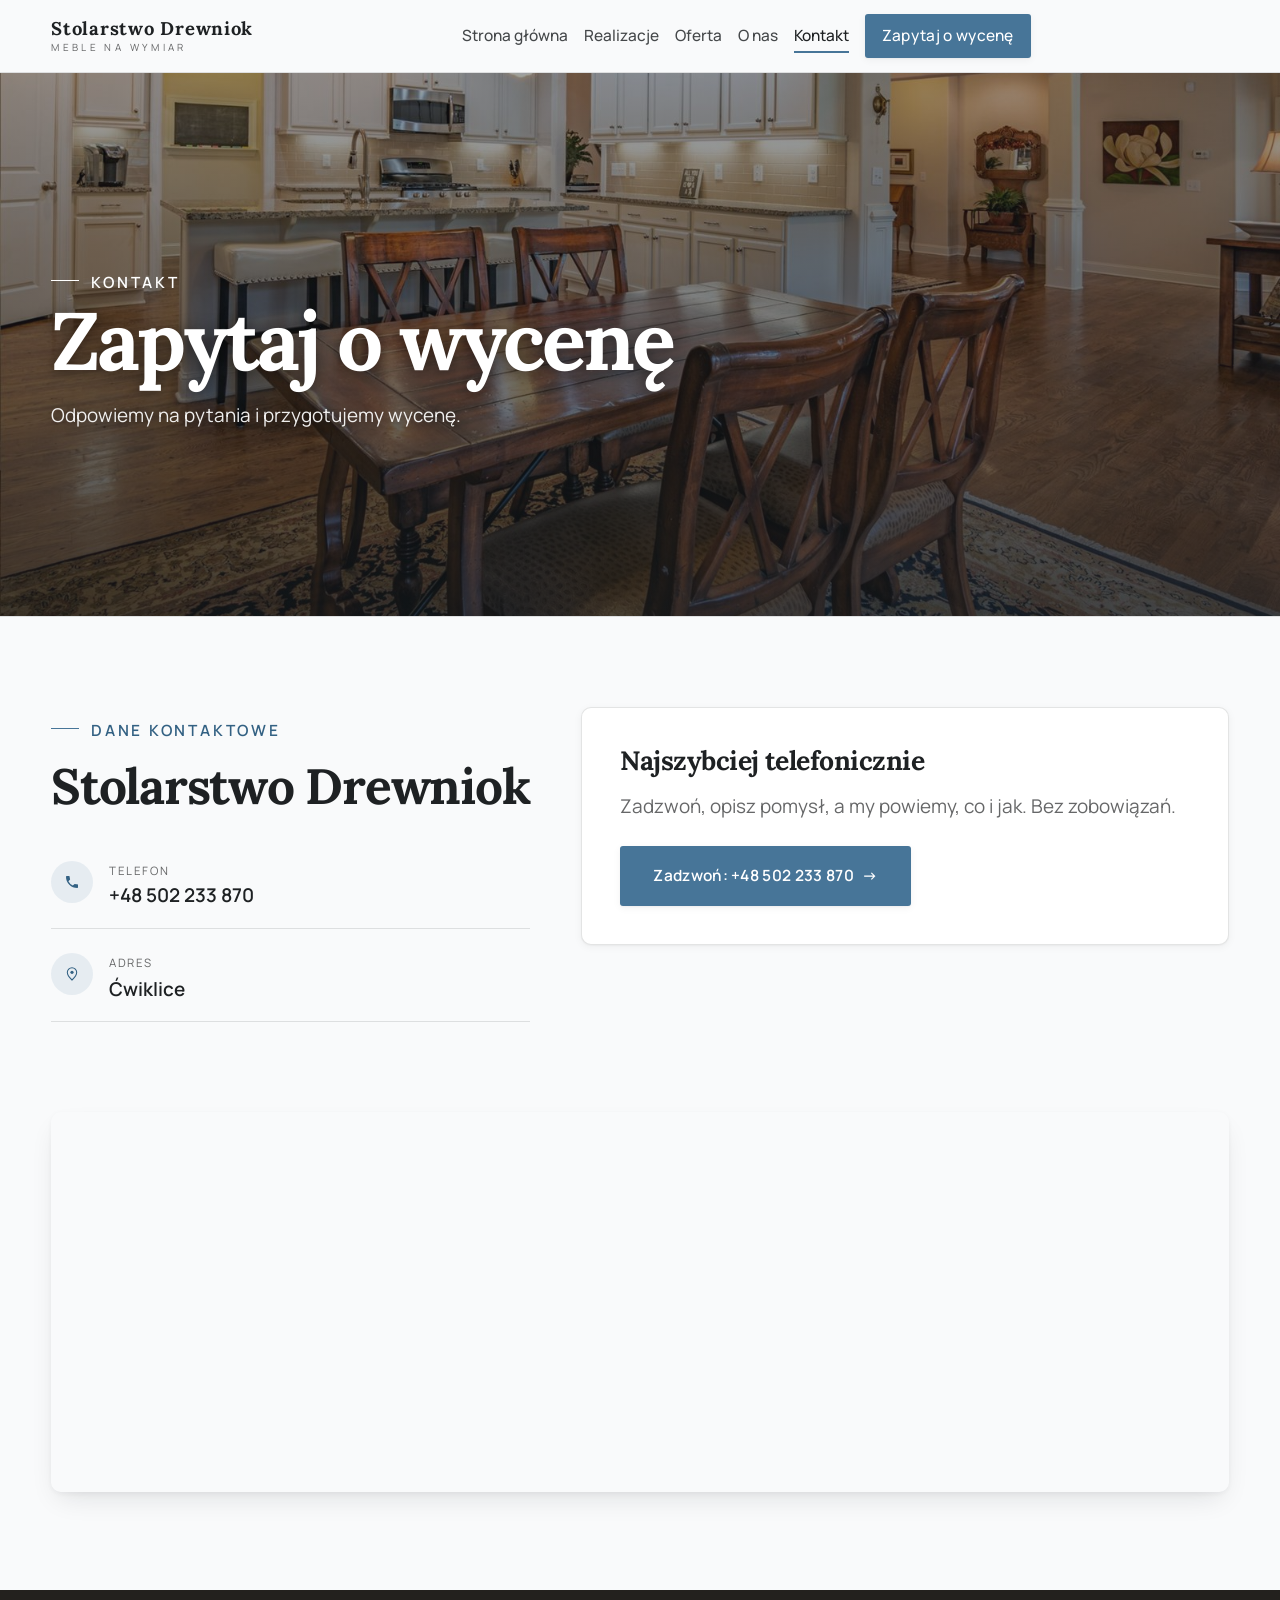
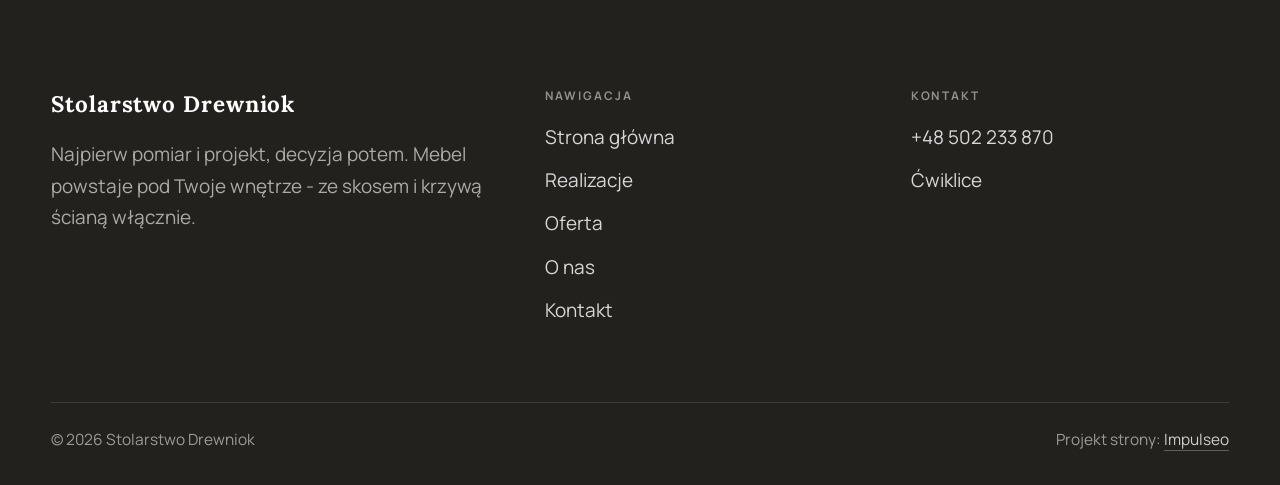
==== kontakt.html @ 3930f3b8 "Demo: Stolarstwo Drewniok Rozmus Tytus (Ćwiklice)" ====
<!DOCTYPE html>
<html lang="pl">
<head>
<meta charset="UTF-8">
<meta name="viewport" content="width=device-width, initial-scale=1.0">
<title>Kontakt - Stolarstwo Drewniok</title>
<meta name="description" content="Kontakt Stolarstwo Drewniok - Ćwiklice">
<link rel="canonical" href="https://kris20032.github.io/stolarstwo-drewniok-rozmus-tytus/kontakt.html">
<meta name="robots" content="noindex, nofollow">
<meta property="og:type" content="website">
<meta property="og:locale" content="pl_PL">
<meta property="og:site_name" content="Stolarstwo Drewniok">
<meta property="og:title" content="Kontakt - Stolarstwo Drewniok">
<meta property="og:description" content="Kontakt Stolarstwo Drewniok - Ćwiklice">
<meta property="og:url" content="https://kris20032.github.io/stolarstwo-drewniok-rozmus-tytus/kontakt.html">
<meta property="og:image" content="https://kris20032.github.io/stolarstwo-drewniok-rozmus-tytus/img/og.jpg">
<meta property="og:image:width" content="1200">
<meta property="og:image:height" content="630">
<meta name="twitter:card" content="summary_large_image">
<link rel="preconnect" href="https://fonts.googleapis.com">
<link rel="preconnect" href="https://fonts.gstatic.com" crossorigin>
<link href="https://fonts.googleapis.com/css2?family=Lora:wght@500;600;700&family=Manrope:wght@400;500;600&display=swap" rel="stylesheet">
<link rel="stylesheet" href="assets/styles.css?v=46771199">
</head>
<body>

<header class="nav">
  <div class="wrap nav-inner">
    <a class="brand" href="index.html"><span class="name">Stolarstwo Drewniok</span><span class="sub">Meble na wymiar</span></a>
    <nav class="nav-links">
      <a href="index.html">Strona główna</a>
      <a href="realizacje.html">Realizacje</a>
      <a href="oferta.html">Oferta</a>
      <a href="o-nas.html">O nas</a>
      <a href="kontakt.html" class="active" aria-current="page">Kontakt</a>
      <a href="kontakt.html" class="btn btn-accent">Zapytaj o wycenę</a>
    </nav>
    <button class="nav-toggle" aria-label="Menu"><span></span><span></span><span></span></button>
  </div>
</header>

<main>
<section class="pagehead">
  <img src="img/g10.jpg" alt="Stolarstwo Drewniok - Zapytaj o wycenę" width="1600" height="1066" decoding="async">
  <div class="wrap">
    <span class="eyebrow">Kontakt</span>
    <h1>Zapytaj o wycenę</h1>
    <p>Odpowiemy na pytania i przygotujemy wycenę.</p>
  </div>
</section>
<section>
  <div class="wrap contact-grid">
    <div class="reveal">
      <span class="eyebrow">Dane kontaktowe</span>
      <h2 style="margin:var(--space-4) 0 var(--space-6)">Stolarstwo Drewniok</h2>
      <div class="info-list">
        <div class="info-row"><div class="ic"><svg class="ico-tel" width="16" height="16" viewBox="0 0 24 24" fill="none" aria-hidden="true"><path d="M6.6 10.8a15.5 15.5 0 0 0 6.6 6.6l2.2-2.2a1 1 0 0 1 1-.24 11.4 11.4 0 0 0 3.6.58 1 1 0 0 1 1 1V20a1 1 0 0 1-1 1A17 17 0 0 1 3 4a1 1 0 0 1 1-1h3.5a1 1 0 0 1 1 1c0 1.25.2 2.46.58 3.6a1 1 0 0 1-.25 1l-2.23 2.2Z" fill="currentColor"/></svg></div><div><div class="lbl">Telefon</div><a class="val" href="tel:+48502233870">+48 502 233 870</a></div></div>
        <div class="info-row"><div class="ic"><svg class="ico-pin" width="16" height="16" viewBox="0 0 24 24" fill="none" aria-hidden="true"><path d="M12 21s7-6.1 7-11.5A7 7 0 0 0 5 9.5C5 14.9 12 21 12 21Z" stroke="currentColor" stroke-width="1.6" fill="none"/><circle cx="12" cy="9.5" r="2.4" fill="currentColor"/></svg></div><div><div class="lbl">Adres</div><div class="val">Ćwiklice</div></div></div>
      </div>
    </div>
    <div class="reveal">
      <div class="form">
        <h3 style="margin-bottom:var(--space-4)">Najszybciej telefonicznie</h3>
        <p class="muted" style="margin-bottom:var(--space-5)">Zadzwoń, opisz pomysł, a my powiemy, co i jak. Bez zobowiązań.</p>
        <a href="tel:+48502233870" class="btn btn-accent" style="justify-content:center">Zadzwoń: +48 502 233 870 <span class="arr">→</span></a>
      </div>
    </div>
  </div>
</section>
<section style="padding-top:0">
  <div class="wrap reveal">
    <iframe class="map" title="Stolarstwo Drewniok - Ćwiklice" src="https://maps.google.com/maps?q=Stolarstwo%20Drewniok%20%C4%86wiklice&z=15&output=embed" loading="lazy" referrerpolicy="no-referrer-when-downgrade"></iframe>
  </div>
</section>
</main>

<footer>
  <div class="wrap">
    <div class="foot-grid">
      <div class="foot-brand">
        <div class="name">Stolarstwo Drewniok</div>
        <p>Najpierw pomiar i projekt, decyzja potem. Mebel powstaje pod Twoje wnętrze - ze skosem i krzywą ścianą włącznie.</p>
      </div>
      <div class="foot-col">
        <h4>Nawigacja</h4>
        <a href="index.html">Strona główna</a>
        <a href="realizacje.html">Realizacje</a>
        <a href="oferta.html">Oferta</a>
        <a href="o-nas.html">O nas</a>
        <a href="kontakt.html">Kontakt</a>
      </div>
      <div class="foot-col">
        <h4>Kontakt</h4>
        <a href="tel:+48502233870">+48 502 233 870</a>
        <p>Ćwiklice</p>
      </div>
    </div>
    <div class="foot-bot">
      <span>© 2026 Stolarstwo Drewniok</span>
      <span>Projekt strony: <a class="foot-credit" href="https://impulseo.pl" target="_blank" rel="noopener">Impulseo</a></span>
    </div>
  </div>
</footer>
<div class="sticky-reserve"><a class="sr-book" href="kontakt.html">Zapytaj o wycenę</a><a class="sr-call" href="tel:+48502233870" aria-label="Zadzwoń"><svg class="ico-tel" width="16" height="16" viewBox="0 0 24 24" fill="none" aria-hidden="true"><path d="M6.6 10.8a15.5 15.5 0 0 0 6.6 6.6l2.2-2.2a1 1 0 0 1 1-.24 11.4 11.4 0 0 0 3.6.58 1 1 0 0 1 1 1V20a1 1 0 0 1-1 1A17 17 0 0 1 3 4a1 1 0 0 1 1-1h3.5a1 1 0 0 1 1 1c0 1.25.2 2.46.58 3.6a1 1 0 0 1-.25 1l-2.23 2.2Z" fill="currentColor"/></svg></a></div>
<div class="demo-wazne" data-do="2026-08-19" data-cykl="3" hidden><svg class="dw-ico" width="13" height="13" viewBox="0 0 24 24" fill="none" aria-hidden="true"><circle cx="12" cy="12" r="8.6" stroke="currentColor" stroke-width="1.8"/><path d="M12 7.2V12l3.3 2" stroke="currentColor" stroke-width="1.8" stroke-linecap="round"/></svg><span class="dw-txt"></span></div>

<script src="assets/main.js"></script>
</body>
</html>
---- assets/styles.css ----
/* ============================================================
   STOLBASZ — premium, architektoniczny B2B fit-out
   Jasna paleta, zero brązu. System wg premium-web-craft.
   Projekt strony: Impulseo (impulseo.pl)
   ============================================================ */

:root{
  /* PALETA — jasna, architektoniczna, chłodna */
  --paper:#F3F1EC;          /* główne tło */
  --paper-2:#E6E3DB;        /* sekcje alternatywne (chłodny jasny szary) */
  --paper-3:#E6E3DB;        /* delikatne wypełnienia */
  --ink:#23211E;            /* tekst główny — chłodny grafit */
  --ink-soft:#43403A;       /* nagłówki drugorzędne */
  --muted:#87837A;          /* tekst poboczny */
  --line:rgba(35,33,30,.12);/* hairline */
  --accent:#8A6B3C;         /* stonowany petrol-slate — jedyny akcent */
  --accent-d:#6E5430;
  --accent-soft:rgba(138,107,60,.10);
  --dark:#23211E;           /* sekcje ciemne (stopka/CTA) */

  /* HOVER ZDJĘĆ — JEDEN standard dla całego silnika (decyzja K. 04.08.2026, artefakt z wariantami).
     AKTUALNE (K.+Szymon 09.08.2026, wybór z artefaktu 6 wariantów): zoom 1.05 przy 1.4s -
     przy tak długim czasie mocniejszy kadr NIE skacze, tylko „oddycha". Poprzedni standard
     (1.02 / .55s z 04.08) odbierany jako dynamiczny i szybki.
     Spoczynek lekko przygaszony, ale TYLKO tam, gdzie jest mysz (@media hover:hover) —
     na telefonie zdjęcia zostają w pełnej jasności. */
  --img-zoom:1.05;                   /* K.+Szymon 09.08: wariant F z artefaktu porównawczego */
  --img-rest:brightness(.95) saturate(.99);
  --img-hot:brightness(1.06) saturate(1.05);
  --img-dur:1.4s;                    /* K.+Szymon 09.08 (wariant F): powoli = elegancko */
  --img-ease:cubic-bezier(.16,.84,.44,1);  /* miękki ogon, efekt „oddychania" */

  /* ODSTĘPY — skala 4/8 */
  --space-1:4px; --space-2:8px; --space-3:12px; --space-4:16px; --space-5:24px;
  --space-6:32px; --space-7:48px; --space-8:64px; --space-9:96px; --space-10:128px;

  /* TYPOGRAFIA — fluid clamp() (skala podbita 16.07.2026: większe, czytelniejsze litery — uwaga Adama) */
  --text-sm:clamp(.9rem,.87rem + .12vw,1rem);
  --text-base:clamp(1.08rem,1.04rem + .18vw,1.2rem);
  --text-lg:clamp(1.24rem,1.15rem + .34vw,1.44rem);
  --text-h3:clamp(1.34rem,1.22rem + .55vw,1.66rem);
  --text-h2:clamp(2.1rem,1.66rem + 2.1vw,3.1rem);
  --text-h1:clamp(2.9rem,2.1rem + 4vw,5.1rem);

  /* PROMIENIE — architektoniczne, raczej ostre */
  --r-sm:3px; --r-md:6px; --r-lg:10px;

  /* RUCH */
  --ease:cubic-bezier(.25,.46,.45,.94); --dur:.24s;

  /* CIENIE — miękkie, warstwowe */
  --sh-sm:0 1px 2px rgba(16,24,32,.04), 0 2px 8px rgba(16,24,32,.05);
  --sh-md:0 2px 6px rgba(16,24,32,.05), 0 12px 28px -8px rgba(16,24,32,.12);
  --sh-lg:0 6px 14px rgba(16,24,32,.07), 0 26px 56px -18px rgba(16,24,32,.22);

  --hairline:1px solid var(--line);

  --font-display:'Lora',serif;
  --font-body:'Manrope',sans-serif;
}

*{box-sizing:border-box;margin:0;padding:0}
html{scroll-behavior:smooth}
body{
  font-family:var(--font-body);
  font-size:var(--text-base);
  line-height:1.65;
  color:var(--ink);
  background:var(--paper);
  -webkit-font-smoothing:antialiased;
  text-rendering:optimizeLegibility;
}
img{max-width:100%;height:auto;display:block}  /* height:auto = width/height z atrybutów trzyma proporcje (TOP#12) */
a{color:inherit;text-decoration:none}

.wrap{width:min(92%,1180px);margin-inline:auto}
section{padding-block:clamp(52px,6.5vw,96px)}

h1,h2,h3{font-family:var(--font-display);font-weight:700;line-height:1.08;letter-spacing:-.02em;color:var(--ink)}
h1{font-size:var(--text-h1);letter-spacing:-.035em}
h2{font-size:var(--text-h2);letter-spacing:-.025em}
h3{font-size:var(--text-h3)}
/* MIARA — długość wiersza. WCAG 2.2 SC 1.4.8: max 80 znaków; Butterick: 45–90.
   68ch daje realnie 72–78 znaków polskiego tekstu, czyli z zapasem pod granicą.
   Wcześniej limit miał TYLKO <p> — <li>, <blockquote> i <dd> nie miały żadnego,
   i to jedyny powód, dla którego 23 bloki na dwóch oddanych stronach jadą po
   83–106 znaków w wierszu (pomiar 07.08.2026, bramka `miara`).
   ⚠️ Listy i definicje ograniczamy TYLKO bez klasy: `ul`/`ol` z klasą to u nas
   układ (siatki kafli, menu), a nie tekst ciągły — tam miarę wyznacza układ. */
/* 60ch, nie 68ch (K. 10.08): po zmianie fontów na węższe kroje (DM Sans i spółka)
   w 68ch mieściło się ~90 znaków - bramka pikselowa słusznie zgłaszała przekroczenie
   granicy 80. Pomiar na żywej przeglądarce: 60ch = 90 znaków, 53ch = ~78 znaków, czyli normę WCAG 1.4.8. */
:root{ --miara:53ch }
p{max-width:min(100%,var(--miara))}
blockquote,
ul:not([class])>li, ol:not([class])>li,
dl:not([class])>dd{max-width:min(100%,var(--miara))}

/* ⚠️ Świadomie BEZ wyjątku `.tile p,.card p,.svc p{max-width:none}`, choć nasuwa się sam:
   te akapity BYŁY już ograniczone (stare `p{max-width:65ch}`), więc „wyjątek" nie odblokowałby
   niczego nowego — tylko ROZLUŹNIŁ stan sprzed zmiany na wszystkich demach naraz.
   `figcaption` żadna z reguł wyżej nie dotyczy, więc też nie potrzebuje zwolnienia. */

/* ŁAMANIE. `balance` wyrównuje długości wierszy w nagłówku, `pretty` pilnuje ostatniego
   wiersza akapitu, żeby nie został w nim jeden wyraz. Obsługiwane od Chrome 117 /
   Safari 17.5; starsze przeglądarki po prostu ignorują tę własność.
   `text-wrap:pretty` nie występowało dotąd ANI RAZ w silniku ani w repo klientów. */
h1,h2,h3,.lead,.lede{text-wrap:balance}
p,li,blockquote,dd{text-wrap:pretty}

.eyebrow{
  font-family:var(--font-body);
  font-size:var(--text-sm);
  font-weight:600;
  letter-spacing:.18em;
  text-transform:uppercase;
  color:var(--accent);
  display:inline-flex;align-items:center;gap:var(--space-3);
}
/* flex:none + margin-top = kreska trzyma się PIERWSZEJ linii. Wcześniej align-items:center
   centrowało ją względem całego bloku i przy zawinięciu (długi kicker typu
   „…WNĘTRZ · LESZNO · OD 2019") druga linia lądowała z brzydkim wcięciem. */
.eyebrow{align-items:flex-start}
.eyebrow>*,.eyebrow{text-wrap:balance}   /* dlugi kicker lamal sie na sierote typu samo „2019" w drugiej linii */
.eyebrow::before{content:"";width:28px;height:1px;background:var(--accent);display:inline-block;flex:none;margin-top:.62em}

.muted{color:var(--muted)}
.lead{font-size:var(--text-lg);line-height:1.55;color:var(--ink-soft);max-width:50ch}

/* ---------- BUTTONS ---------- */
.btn{
  display:inline-flex;align-items:center;gap:var(--space-2);
  font-weight:600;font-size:var(--text-sm);letter-spacing:.02em;
  padding:var(--space-4) var(--space-6);
  border-radius:var(--r-sm);
  transition:transform var(--dur) var(--ease),box-shadow var(--dur) var(--ease),background var(--dur) var(--ease);
  cursor:pointer;border:1px solid transparent;
}
.btn-accent{background:var(--accent);color:#fff;box-shadow:var(--sh-sm)}
.btn-accent:hover{background:var(--accent-d);transform:translateY(-2px);box-shadow:var(--sh-md)}
.btn-accent:active{transform:translateY(0);box-shadow:var(--sh-sm)}
.btn-ghost{background:transparent;color:var(--ink);border-color:var(--line)}
.btn-ghost:hover{border-color:var(--accent);color:var(--accent);transform:translateY(-2px)}
.btn-light{background:#fff;color:var(--ink);box-shadow:var(--sh-sm)}
.btn-light:hover{transform:translateY(-2px);box-shadow:var(--sh-md)}
.btn .arr{transition:transform var(--dur) var(--ease)}
.btn:hover .arr{transform:translateX(4px)}

/* ---------- NAV ---------- */
.nav{
  position:sticky;top:0;z-index:50;
  background:color-mix(in srgb,var(--paper) 88%,transparent);
  backdrop-filter:saturate(140%) blur(10px);
  border-bottom:var(--hairline);
}
.nav-inner{display:flex;align-items:center;justify-content:space-between;gap:var(--space-5);height:72px}
/* ANTY-NACHODZENIE (K. 05.08.2026): długa nazwa firmy + przycisk z pełnym numerem nie mieściły się w pasku
   i flex ściskał linki PONIŻEJ ich treści - "Kontakt" wchodził na ramkę "Zadzwoń +48 ...". Teraz ustępuje
   nazwa marki (skrót wielokropkiem), a menu i przycisk nigdy się nie kurczą ani nie zachodzą na siebie. */
.brand{display:flex;flex-direction:column;line-height:1;min-width:0;flex:0 1 auto}
.brand .name{font-family:var(--font-display);font-weight:800;font-size:1.35rem;letter-spacing:.04em;white-space:nowrap;overflow:hidden;text-overflow:ellipsis}
.brand .sub{font-size:.62rem;letter-spacing:.34em;text-transform:uppercase;color:var(--muted);margin-top:5px;white-space:nowrap;overflow:hidden;text-overflow:ellipsis}
.nav-links{display:flex;align-items:center;gap:var(--space-6);flex:0 0 auto}
.nav-links a{font-size:var(--text-sm);font-weight:500;color:var(--ink-soft);position:relative;padding-block:4px;white-space:nowrap;transition:color var(--dur) var(--ease)}
.nav-links a::after{content:"";position:absolute;left:0;bottom:0;width:0;height:1.5px;background:var(--accent);transition:width var(--dur) var(--ease)}
.nav-links a:hover,.nav-links a.active{color:var(--ink)}
.nav-links a:hover::after,.nav-links a.active::after{width:100%}
.nav-links .btn{padding:var(--space-2) var(--space-5)}
/* przyciski w nav: właściwy kolor (przebij .nav-links a) + bez podkreślenia */
.nav-links a.btn-accent{color:#fff}
.nav-links a.btn-ghost,.nav-links a.btn-light{color:var(--ink)}
.nav-links a.btn::after{display:none}
.nav-toggle{display:none;background:none;border:none;cursor:pointer;flex-direction:column;gap:5px;padding:8px}
.nav-toggle span{width:24px;height:2px;background:var(--ink);transition:var(--dur)}
/* Ciasny zakres MIĘDZY menu mobilnym a pełnym pulpitem: zbijamy odstępy i nazwę marki,
   żeby wszystko zmieściło się naturalnie, zanim w ogóle dojdzie do skracania wielokropkiem. */
@media(max-width:1280px) and (min-width:921px){
  .nav-links{gap:var(--space-4)}
  .nav-links .btn{padding:var(--space-2) var(--space-4)}
  .brand .name{font-size:1.15rem}
}

/* ---------- HERO (split) ---------- */
.hero{position:relative;overflow:hidden;border-bottom:var(--hairline)}
.hero-grid{display:grid;grid-template-columns:1.05fr .95fr;gap:clamp(24px,4vw,60px);align-items:center;
  padding-block:clamp(36px,4.5vw,64px)}
.hero-copy .eyebrow{margin-bottom:var(--space-5)}
.hero-copy h1{margin-bottom:var(--space-5)}
.hero-copy .lead{margin-bottom:var(--space-7)}
.hero-actions{display:flex;flex-wrap:wrap;gap:var(--space-4)}
.hero-art{position:relative;aspect-ratio:4/3;border-radius:var(--r-lg);overflow:hidden;box-shadow:var(--sh-lg)}
.hero-art img{width:100%;height:100%;object-fit:cover}
.hero-art::after{content:"";position:absolute;inset:0;background:linear-gradient(180deg,transparent 55%,rgba(18,24,28,.28))}
.hero-badge{position:absolute;left:var(--space-5);bottom:var(--space-5);z-index:2;
  background:rgba(252,252,251,.94);backdrop-filter:blur(4px);
  border-radius:var(--r-md);padding:var(--space-4) var(--space-5);box-shadow:var(--sh-md);max-width:78%}
.hero-badge strong{display:block;font-family:var(--font-display);font-size:1rem;letter-spacing:-.01em}
.hero-badge span{font-size:var(--text-sm);color:var(--muted)}

/* ---------- HERO duży / kinowy (strona główna) ---------- */
.hero-cine{position:relative;min-height:clamp(560px,82vh,840px);min-height:clamp(560px,82svh,840px);display:flex;align-items:center;overflow:hidden;border-bottom:var(--hairline)}
.hero-cine>img{position:absolute;inset:0;width:100%;height:100%;object-fit:cover;z-index:0}
.hero-cine::after{content:"";position:absolute;inset:0;z-index:1;
  background:linear-gradient(95deg,rgba(13,18,23,.86) 0%,rgba(13,18,23,.64) 32%,rgba(13,18,23,.24) 62%,rgba(13,18,23,.04) 100%)}
.hero-cine .wrap{position:relative;z-index:2;padding-block:var(--space-8)}
.hero-cine .hero-copy{max-width:660px}
.hero-cine .eyebrow{color:#fff;margin-bottom:var(--space-5)}
.hero-cine .eyebrow::before{background:#fff}
.hero-cine h1{color:#fff;margin-bottom:var(--space-5);font-size:clamp(2.9rem,2rem + 4.4vw,5.2rem);text-wrap:balance}
.hero-cine .lead{color:rgba(255,255,255,.92);max-width:48ch;margin-bottom:var(--space-7)}
.hero-cine .hero-actions{display:flex;flex-wrap:wrap;gap:var(--space-4)}
/* NISKIE OKNO (laptop z dokiem i paskami przeglądarki ma ~700-780 px wysokości widoku):
   H1 do 5.2rem + długi lead nie mieściły się i przyciski wypadały POD krawędź ekranu -
   klient widział stronę bez ani jednego CTA. Skalujemy w dół, zamiast przycinać treść. */
@media(min-width:821px) and (max-height:820px){
  .hero-cine{min-height:clamp(520px,94svh,780px)}
  .hero-cine .wrap{padding-block:var(--space-6)}
  .hero-cine h1{font-size:clamp(2.2rem,1.5rem + 2.6vw,3.6rem);margin-bottom:var(--space-4)}
  .hero-cine .eyebrow{margin-bottom:var(--space-4)}
  .hero-cine .lead{margin-bottom:var(--space-5);max-width:44ch}
}
@media(max-width:680px){
  .hero-cine{min-height:clamp(520px,76vh,640px);min-height:clamp(520px,76svh,640px);align-items:flex-end}
  .hero-cine::after{background:linear-gradient(0deg,rgba(13,18,23,.9) 6%,rgba(13,18,23,.45) 55%,rgba(13,18,23,.25) 100%)}
  .hero-cine .wrap{padding-bottom:var(--space-9)}
  /* TELEFON (~90% oglądających): lead potrafił zająć 8 linii i zepchnąć CTA poza pierwszy ekran.
     Zwężamy interlinię i skalę - treści nie ucinamy, bo to ona sprzedaje. */
  .hero-cine .lead{font-size:.98rem;line-height:1.5;margin-bottom:var(--space-5)}
  .hero-cine .eyebrow{font-size:.72rem;letter-spacing:.13em;margin-bottom:var(--space-4)}
  .hero-cine .eyebrow::before{width:20px}
  .hero-cine h1{margin-bottom:var(--space-4)}
}

/* full-bleed hero variant (podstrony) */
.pagehead{position:relative;min-height:46vh;min-height:46svh;display:flex;align-items:flex-end;overflow:hidden;border-bottom:var(--hairline)}
.pagehead img{position:absolute;inset:0;width:100%;height:100%;object-fit:cover}
/* 10.08.2026 (decyzja K.): mocniejsze przyciemnienie + cień pod tekstem. Bramka mierzyła na
   nagłówkach podstron 3,38-3,43:1 przy wymaganych 4,5 — jasne zdjęcie (hala, śnieg, niebo)
   podchodziło pod biały tekst. Zdjęcia klientów są różne, więc kontrast musi dawać WARSTWA,
   a nie szczęśliwy dobór kadru. */
.pagehead::after{content:"";position:absolute;inset:0;background:linear-gradient(180deg,rgba(18,24,28,.40),rgba(18,24,28,.76))}
.pagehead .wrap{position:relative;z-index:2;padding-block:var(--space-9);color:#fff}
.pagehead h1{color:#fff;max-width:18ch;text-shadow:0 2px 16px rgba(0,0,0,.55)}
.pagehead .eyebrow{color:#fff}
.pagehead .eyebrow::before{background:#fff}
.pagehead p{color:rgba(255,255,255,.92);margin-top:var(--space-4);max-width:54ch;text-shadow:0 1px 12px rgba(0,0,0,.5)}

/* ---------- STRIP (pasek skrótów / liczby) ---------- */
.strip{background:var(--dark);color:#fff}
/* PASEK HASEŁ — standard 04.08.2026 (decyzja K.): 5 haseł w JEDNYM rzędzie, tekst WYŚRODKOWANY,
   węższe marginesy boczne niż reszta strony (pasek ma iść szerzej), równe wysokości kolumn. */
.strip .wrap{width:min(96%,1440px);display:grid;grid-template-columns:repeat(5,1fr);
  gap:var(--space-5);padding-block:var(--space-7);align-items:stretch}
.strip .item .k{font-family:var(--font-display);font-size:clamp(1.05rem,.82rem + .85vw,1.55rem);
  font-weight:800;letter-spacing:-.02em;color:#fff;line-height:1.18;text-wrap:balance}
.strip .item .v{font-size:var(--text-sm);color:rgba(255,255,255,.66);margin-top:var(--space-2);line-height:1.4}
.strip .item{border-left:2px solid var(--accent);padding-inline:var(--space-4);
  text-align:center;display:flex;flex-direction:column;justify-content:center}
/* liczba kolumn = liczba haseł, żeby ostatnie nie zostawało samo w drugim rzędzie.
   Klasę n-N nadaje multipage.py; domyślnie (bez klasy) pasek jest 5-kolumnowy. */
.strip.n-2 .wrap{grid-template-columns:repeat(2,1fr)}
.strip.n-3 .wrap{grid-template-columns:repeat(3,1fr)}
.strip.n-4 .wrap{grid-template-columns:repeat(4,1fr);gap:var(--space-6)}
.strip.n-4 .item .k{font-size:clamp(1.3rem,1rem + 1.1vw,2rem)}
.strip.n-6 .wrap{grid-template-columns:repeat(6,1fr);gap:var(--space-4)}
.strip.n-6 .item .k{font-size:clamp(.98rem,.8rem + .7vw,1.35rem)}
/* równe łamanie: zamiast "długa linia + jedno słowo" obie linie zbliżonej długości */
.strip .item .k{text-wrap:balance}

/* ---------- SECTION HEAD ---------- */
.head{max-width:48rem;margin-bottom:var(--space-8)}
.head.center{margin-inline:auto;text-align:center}
.head .eyebrow{margin-bottom:var(--space-4)}
.head h2{margin-bottom:var(--space-4)}
.head p{color:var(--muted);font-size:var(--text-lg);line-height:1.55}
.head.center p{margin-inline:auto}

/* ---------- INTRO SPLIT ---------- */
.split{display:grid;grid-template-columns:.92fr 1.08fr;gap:clamp(28px,5vw,80px);align-items:center}
.split.rev{grid-template-columns:1.08fr .92fr}
.split.rev .split-art{order:-1}
.split-art{position:relative;aspect-ratio:5/4;border-radius:var(--r-lg);overflow:hidden;box-shadow:var(--sh-lg)}
.split-art img{width:100%;height:100%;object-fit:cover}
.split-copy h2{margin-bottom:var(--space-5)}
.split-copy p+p{margin-top:var(--space-4)}
.split-copy .btn{margin-top:var(--space-6)}

/* ---------- SERVICES (zakres) ---------- */
.svc-grid{display:grid;grid-template-columns:repeat(auto-fit,minmax(280px,1fr));gap:var(--space-5)}
.svc{background:#fff;border:var(--hairline);border-radius:var(--r-md);padding:var(--space-7) var(--space-6);
  transition:transform var(--dur) var(--ease),box-shadow var(--dur) var(--ease),border-color var(--dur) var(--ease);
  position:relative;overflow:hidden}
.svc::before{content:"";position:absolute;left:0;top:0;width:3px;height:0;background:var(--accent);transition:height var(--dur) var(--ease)}
.svc:hover{transform:translateY(-4px);box-shadow:var(--sh-md);border-color:transparent}
.svc:hover::before{height:100%}
.svc .ic{font-family:var(--font-display);font-size:.8rem;font-weight:700;letter-spacing:.12em;color:var(--accent);margin-bottom:var(--space-4)}
.svc h3{margin-bottom:var(--space-3);font-size:1.22rem}
.svc p{color:var(--muted);font-size:var(--text-base);line-height:1.6}

/* big detailed service rows */
.svc-row{display:grid;grid-template-columns:.8fr 1.2fr;gap:clamp(20px,4vw,60px);align-items:center;padding-block:var(--space-8)}
.svc-row+.svc-row{border-top:var(--hairline)}
.svc-row.rev{grid-template-columns:1.2fr .8fr}
/* Naprzemienny układ wierszy oferty: co drugi wiersz ma zdjęcie po PRAWEJ.
   Było `order:-1` — martwy kod, bo zdjęcie i tak jest pierwszym dzieckiem w HTML,
   więc wszystkie wiersze wyglądały identycznie (zdjęcie zawsze z lewej), a `rev`
   zmieniało tylko szerokość kolumn. Znalezione 29.07.2026 przy różnicowaniu kierunków
   animacji (pomiar pozycji: art.mid 390/502 przy row.mid 756 — zawsze lewa strona). */
.svc-row.rev .svc-row-art{order:2}
.svc-row-art{aspect-ratio:4/3;border-radius:var(--r-md);overflow:hidden;box-shadow:var(--sh-md)}
.svc-row-art img{width:100%;height:100%;object-fit:cover}
.svc-row h3{font-size:1.5rem;margin-bottom:var(--space-4)}
.svc-row .num{font-family:var(--font-display);font-size:.85rem;font-weight:700;letter-spacing:.14em;color:var(--accent);display:block;margin-bottom:var(--space-3)}
.svc-row ul{list-style:none;margin-top:var(--space-4);display:flex;flex-direction:column;gap:var(--space-2)}
.svc-row li{position:relative;padding-left:var(--space-5);color:var(--muted);font-size:var(--text-base)}
.svc-row li::before{content:"";position:absolute;left:0;top:.62em;width:8px;height:1px;background:var(--accent)}

/* ---------- GALLERY (realizacje) ---------- */
.gallery{display:grid;grid-template-columns:repeat(12,1fr);gap:var(--space-4);grid-auto-rows:200px}
/* GALERIA MASONRY — pionowe zdjęcia (portrety beauty/wellness) bez przycinania: kolumny, height auto */
.gallery-masonry{column-count:3;column-gap:var(--space-4)}
@media(max-width:900px){.gallery-masonry{column-count:2}}
@media(max-width:560px){.gallery-masonry{column-count:1}}
.gallery-masonry .m-tile{break-inside:avoid;margin:0 0 var(--space-4);padding:0;position:relative;overflow:hidden;border-radius:var(--r-md);border:1px solid var(--line)}
.gallery-masonry .m-tile img{width:100%;height:auto;display:block}
.gallery-masonry .m-tile .cap{position:absolute;left:0;right:0;bottom:0;padding:var(--space-4);color:#fff;background:linear-gradient(0deg,rgba(0,0,0,.55),transparent);font-size:var(--text-sm)}
.gallery-masonry .m-tile .cap small{display:block;font-weight:400;opacity:.78;letter-spacing:.04em;text-transform:uppercase;font-size:.66rem;margin-top:3px}
.tile{position:relative;overflow:hidden;border-radius:var(--r-md);box-shadow:var(--sh-sm);
  transition:transform var(--dur) var(--ease),box-shadow var(--dur) var(--ease)}
.tile img{width:100%;height:100%;object-fit:cover;
  transition:transform var(--img-dur) var(--img-ease),filter var(--img-dur) var(--img-ease)}
.tile:hover{box-shadow:var(--sh-md)}
.tile .cap{position:absolute;left:0;right:0;bottom:0;padding:var(--space-5) var(--space-4) var(--space-4);
  /* mocniejszy spad + cien pod tekstem: na JASNYCH zdjeciach klienta (biale fronty, sciany)
     slaby gradient dawal kontrast ~1.5:1 zamiast wymaganych 3.6:1 (bramka wygladu, 10.08.2026).
     Bardzo jasne zdjecia (jasne schody/wnetrza) nadal spadaly do ~1.1-1.6:1, wiec od 13.08.2026
     spad ma dodatkowy solidny blok pod samym tekstem (nie tylko gradient), zeby kontrast byl
     staly niezaleznie od jasnosci konkretnego zdjecia. */
  background:linear-gradient(transparent 10%,rgba(14,18,20,.72) 45%,rgba(10,13,15,.97) 100%);color:#fff;
  text-shadow:0 1px 4px rgba(0,0,0,.85),0 0 12px rgba(0,0,0,.5);
  font-size:var(--text-sm);font-weight:600;letter-spacing:.01em;
  opacity:0;transform:translateY(8px);transition:var(--dur) var(--ease)}
.tile:hover .cap{opacity:1;transform:translateY(0)}
.tile .cap small{display:block;font-weight:400;opacity:.78;letter-spacing:.04em;text-transform:uppercase;font-size:.66rem;margin-top:3px}
/* bento spans */
.t-wide{grid-column:span 6}
.t-tall{grid-column:span 6;grid-row:span 2}
.t-std{grid-column:span 6}
.t-third{grid-column:span 4}
.t-two3{grid-column:span 8}

/* ---------- TRUST / WIARYGODNOŚĆ ---------- */
.trust{background:var(--paper-2)}
.trust-grid{display:grid;grid-template-columns:repeat(auto-fit,minmax(240px,1fr));gap:var(--space-5);margin-top:var(--space-7)}
.trust-card{background:#fff;border-radius:var(--r-md);padding:var(--space-7) var(--space-6);box-shadow:var(--sh-sm);border-top:3px solid var(--accent)}
.trust-card .big{font-family:var(--font-display);font-size:clamp(1.8rem,1.3rem + 1.6vw,2.6rem);font-weight:800;letter-spacing:-.02em;color:var(--ink);line-height:1}
.trust-card h3{font-size:1.12rem;margin:var(--space-3) 0 var(--space-2)}
.trust-card p{color:var(--muted);font-size:var(--text-base);line-height:1.55}

/* ---------- CTA band ---------- */
.cta{background:var(--dark);color:#fff;position:relative;overflow:hidden}
/* telefon w CTA: na ciemnym tle biały (domyślnie), rodziny z JASNYM tłem CTA
   nadpisują to u siebie - wcześniej kolor siedział w stylu inline i wygrywał z rodziną. */
.cta .btn-ghost-cta{color:#fff;border-color:rgba(255,255,255,.3)}
.cta .wrap{display:grid;grid-template-columns:1.4fr .6fr;gap:var(--space-7);align-items:center;position:relative;z-index:2}
.cta h2{color:#fff;max-width:20ch}
.cta p{color:rgba(255,255,255,.74);margin-top:var(--space-4)}
.cta-actions{display:flex;flex-direction:column;gap:var(--space-3);align-items:flex-start}
.cta::before{content:"";position:absolute;right:-80px;top:-80px;width:360px;height:360px;border-radius:50%;
  background:radial-gradient(circle,var(--accent-soft),transparent 70%)}

/* ---------- CONTACT ---------- */
.contact-grid{display:grid;grid-template-columns:.85fr 1.15fr;gap:clamp(28px,4vw,56px);align-items:start}
.info-list{display:flex;flex-direction:column;gap:var(--space-2)}
.info-row{display:flex;gap:var(--space-4);align-items:flex-start;padding-block:var(--space-4);border-bottom:var(--hairline)}
.info-row .ic{flex:none;width:42px;height:42px;display:grid;place-items:center;border-radius:50%;
  background:var(--accent-soft);color:var(--accent);font-size:1.05rem}
.info-row .lbl{font-size:.72rem;letter-spacing:.14em;text-transform:uppercase;color:var(--muted)}
.info-row .val{font-weight:600;font-size:var(--text-base);margin-top:2px}
.info-row a.val:hover{color:var(--accent)}
.map{border:none;border-radius:var(--r-lg);box-shadow:var(--sh-md);width:100%;height:100%;min-height:380px;filter:grayscale(.2) contrast(1.02)}
.form{background:#fff;border:var(--hairline);border-radius:var(--r-lg);padding:clamp(24px,3vw,40px);box-shadow:var(--sh-sm)}
.form .fld{margin-bottom:var(--space-5)}
.form label{display:block;font-size:var(--text-sm);font-weight:600;margin-bottom:var(--space-2)}
.form input,.form textarea{width:100%;font-family:inherit;font-size:var(--text-base);color:var(--ink);
  padding:var(--space-4);border:var(--hairline);border-radius:var(--r-sm);background:var(--paper);transition:border-color var(--dur)}
.form input:focus,.form textarea:focus{outline:none;border-color:var(--accent);background:#fff}
.form textarea{resize:vertical;min-height:120px}
.form .note{font-size:var(--text-sm);color:var(--muted);margin-top:var(--space-3)}

/* ---------- FOOTER ---------- */
footer{background:var(--dark);color:#fff;padding-block:var(--space-9) var(--space-6)}
.foot-grid{display:grid;grid-template-columns:1.4fr 1fr 1fr;gap:var(--space-7);margin-bottom:var(--space-8)}
.foot-brand .name{font-family:var(--font-display);font-weight:800;font-size:1.4rem;letter-spacing:.04em}
.foot-brand p{color:rgba(255,255,255,.62);margin-top:var(--space-4);font-size:var(--text-base);max-width:38ch}
.foot-col h4{font-size:.74rem;letter-spacing:.16em;text-transform:uppercase;color:rgba(255,255,255,.5);margin-bottom:var(--space-4)}
.foot-col a,.foot-col p{display:block;color:rgba(255,255,255,.82);font-size:var(--text-base);margin-bottom:var(--space-3)}
.foot-col a:hover{color:#fff}
.foot-bot{border-top:1px solid rgba(255,255,255,.12);padding-top:var(--space-5);display:flex;justify-content:space-between;flex-wrap:wrap;gap:var(--space-3);
  font-size:var(--text-sm);color:rgba(255,255,255,.55)}
.foot-bot a:hover{color:#fff}
/* Podpis w stopce = klikalny link do impulseo.pl (31.07.2026). Ma być WIDOCZNIE klikalny,
   ale nie krzyczeć - stąd sam kolor jaśniejszy + delikatne podkreślenie na najeździe. */
.foot-bot a.foot-credit{color:rgba(255,255,255,.78);text-decoration:none;border-bottom:1px solid rgba(255,255,255,.28)}
.foot-bot a.foot-credit:hover{color:#fff;border-bottom-color:#fff}

/* ---------- REVEAL ---------- */
.reveal{opacity:0;transform:translateY(22px);transition:opacity .6s var(--ease),transform .6s var(--ease)}
.reveal.in{opacity:1;transform:none}

/* ---------- RESPONSIVE ---------- */
@media(max-width:920px){
  .hero-grid,.split,.split.rev,.svc-row,.svc-row.rev,.cta .wrap,.contact-grid,.foot-grid{grid-template-columns:1fr}
  .split.rev .split-art,.svc-row.rev .svc-row-art{order:0}
  .hero-art{aspect-ratio:16/10;max-height:420px}
  .strip .wrap,.strip.n-2 .wrap,.strip.n-3 .wrap,.strip.n-4 .wrap,.strip.n-6 .wrap{grid-template-columns:repeat(2,1fr);gap:var(--space-6)}
  .strip .item .k,.strip.n-6 .item .k{font-size:clamp(1.3rem,1.1rem + 1vw,2rem)}
  .gallery{grid-auto-rows:180px}
  .t-wide,.t-tall,.t-std,.t-third,.t-two3{grid-column:span 6}
  .t-tall{grid-row:span 1}
  .cta-actions{flex-direction:row;flex-wrap:wrap}
  .foot-grid{gap:var(--space-6)}
}
@media(max-width:680px){
  .nav-links{position:fixed;inset:72px 0 auto 0;background:var(--paper);flex-direction:column;align-items:stretch;
    gap:0;padding:var(--space-4) 6%;border-bottom:var(--hairline);box-shadow:var(--sh-md);
    transform:translateY(-120%);transition:transform var(--dur) var(--ease)}
  .nav-links.open{transform:translateY(0)}
  .nav-links a{padding-block:var(--space-4);border-bottom:var(--hairline)}
  .nav-links .btn{margin-top:var(--space-3);justify-content:center}
  .nav-toggle{display:flex}
  .strip .wrap,.strip.n-2 .wrap,.strip.n-3 .wrap,.strip.n-4 .wrap,.strip.n-6 .wrap{grid-template-columns:1fr}
  .gallery{grid-template-columns:repeat(6,1fr)}
  .foot-grid{grid-template-columns:1fr}
}
@media(prefers-reduced-motion:reduce){
  /* audyt 09.08 TOP#14: samo skrócenie duration przy animacji INFINITE = stroboskop
     (pętla .01ms miga ekranem); iteration-count:1 gasi pętlę naprawdę. Pseudoelementy
     też - tła hero (gastro/studio) animują ::before/img, blanket na * ich nie łapał. */
  *,*::before,*::after{animation-duration:.01ms!important;animation-iteration-count:1!important;animation-delay:0s!important;transition:none!important}
  .reveal{opacity:1!important;transform:none!important}
  html{scroll-behavior:auto}
}

/* ============================================================
   PREMIUM LAYER — destylat deep-researchu branż (anty-AI, spokój).
   Zmienne STOLBASZ (--accent/--ink/--paper/--line/--dark). Ruch ledwo
   zauważalny, krzywa cubic-bezier(.16,.84,.44,1); prefers-reduced-motion
   pokryte blanketem wyżej. Karty hairline zamiast cieni = #1 sygnał „nie-AI".
   ============================================================ */

/* więcej oddechu między sekcjami (liderzy: 110-130px) */
section{padding-block:clamp(64px,8vw,128px)}

/* 1) Aksamitny reveal — dłuższa, miękka krzywa zamiast „skoku" */
.reveal{transition:opacity .9s cubic-bezier(.16,.84,.44,1),transform .9s cubic-bezier(.16,.84,.44,1);will-change:opacity,transform}
/* stagger TYLKO w galerii (tam pozycja = porządek dzieci) */
.gallery .reveal:nth-child(2){transition-delay:.07s}
.gallery .reveal:nth-child(3){transition-delay:.14s}
.gallery .reveal:nth-child(4){transition-delay:.21s}
.gallery .reveal:nth-child(5){transition-delay:.28s}
.gallery .reveal:nth-child(6){transition-delay:.35s}

/* 2) Hero STATYCZNY na .hero-cine — Ken Burns CAŁKIEM WYŁĄCZONY 26.06 (3. zgłoszenie Szymona).
   GENEZA: animowanie scale na <img> hero z teksturami (cegły/framugi) re-samplinguje obraz
   klatka po klatce → na części ekranów drobne drganie/shimmer = „heroshot się trzęsie".
   translateY usunięto wcześniej, scale-only + will-change/GPU NIE wystarczyły do GWARANCJI gładkości.
   Krzysztof zażądał pewności („make sure, że błąd się nie pojawi") > efekt. Zero animacji = 0% drgania.
   Delikatny zoom zostaje TYLKO w pełnoekranowych hero gastro/studio (hg-bg/hs-bg — tło, inny
   mechanizm, chwalone, nigdy nie zgłaszane). NIE wracać do KB na .hero-cine bez realnego testu
   na sprzęcie klienta — to ryzyko regresji „trzęsienia”. */
/* BEZPIECZNY "wow" na hero = jednorazowy FADE-IN (opacity), nie zoom.
   opacity nie dotyka bitmapy → gładkie na KAŻDYM zdjęciu/ekranie/GPU, zero ryzyka migotania.
   Geometryczny ruch (scale/translate) na .hero-cine jest ZAKAZANY (bramka pilnuje). */
@keyframes heroFade{from{opacity:0}to{opacity:1}}
.hero-cine>img{transform:none;animation:heroFade 1.1s ease-out both}

/* 3) Akcentowy hairline pod nagłówkiem sekcji, który „rysuje się" przy wejściu */
.head h2{position:relative;padding-bottom:18px}
.head h2::after{content:"";position:absolute;left:0;bottom:0;height:1px;width:0;background:var(--accent);transition:width 1s cubic-bezier(.16,.84,.44,1) .15s}
.head.center h2::after{left:50%;transform:translateX(-50%)}
.head.reveal.in h2::after,.head.center.reveal.in h2::after{width:54px}

/* 4) Karty HAIRLINE zamiast cieni/zaokrągleń (najmocniejszy anty-AI detal) */
.svc{background:transparent;border:1px solid var(--line);border-radius:var(--r-sm);box-shadow:none}
.svc:hover{box-shadow:none;border-color:var(--accent);transform:translateY(-3px)}
.trust-card{background:transparent;box-shadow:none;border:1px solid var(--line);border-top:2px solid var(--accent);border-radius:var(--r-sm)}
.tile{box-shadow:none;border-radius:var(--r-sm)}
.tile:hover{box-shadow:none}

/* 5) Sticky-nav kondensuje się po przewinięciu (sygnał dopracowania) */
.nav{transition:box-shadow .4s ease,background .4s ease}
.nav.is-stuck{box-shadow:0 1px 0 var(--line),0 14px 30px -24px rgba(0,0,0,.45)}
.nav-inner{transition:height .35s var(--ease)}
.nav.is-stuck .nav-inner{height:60px}

/* 6) MANIFESTO — pełnoekranowy cytat-bohater (zastępuje generyczne „Dlaczego my") */
.manifesto{background:var(--paper-2);text-align:center}
.manifesto .wrap{max-width:60rem}
.manifesto p{font-family:var(--font-display);font-style:italic;font-size:clamp(1.6rem,1rem + 2.4vw,2.8rem);line-height:1.32;color:var(--ink-soft);margin-inline:auto;max-width:26ch;position:relative;padding-top:var(--space-8)}
.manifesto p::before{content:"";position:absolute;top:0;left:50%;transform:translateX(-50%);width:54px;height:1px;background:var(--accent)}
.manifesto p span{color:var(--accent);font-style:italic}

/* 7) GATEWAYS — 3 duże bramy-zdjęcia (zamiast paska menu usług) */
.gateways{display:grid;grid-template-columns:repeat(3,1fr);gap:var(--space-4)}
.gateway{position:relative;aspect-ratio:3/4;overflow:hidden;border-radius:var(--r-sm);display:block}
.gateway img{width:100%;height:100%;object-fit:cover;
  transition:transform var(--img-dur) var(--img-ease),filter var(--img-dur) var(--img-ease)}
.gateway::after{content:"";position:absolute;inset:0;background:linear-gradient(180deg,transparent 38%,rgba(18,24,28,.74))}
/* ===== HOVER ZDJĘĆ — jedno miejsce dla WSZYSTKICH kafli ze zdjęciem (K. 04.08.2026) ===== */
@media(hover:hover){
  .tile img,.gateway img,.m-tile img{filter:var(--img-rest)}
  .tile:hover img,
  .gateway:hover img,
  .m-tile:hover img{transform:scale(var(--img-zoom));filter:var(--img-hot)}
}
.m-tile img{transition:transform var(--img-dur) var(--img-ease),filter var(--img-dur) var(--img-ease)}
.gateway .g-ttl{position:absolute;left:0;right:0;bottom:0;z-index:2;padding:var(--space-6) var(--space-5);color:#fff;font-family:var(--font-display);font-size:1.45rem;letter-spacing:-.01em;line-height:1.15}
.gateway .g-ttl small{display:block;font-family:var(--font-body);font-size:var(--text-sm);font-weight:400;opacity:.82;letter-spacing:.03em;margin-top:5px}
@media(max-width:760px){.gateways{grid-template-columns:1fr}.gateway{aspect-ratio:16/10}}

/* 8) LOGO klienta w nagłówku (gdy podane --logo) */
/* 52px domyślnie (feedback Bartka 06.07.2026: 40px ginęło, uwaga padła 3x; ~56px sprawdzone na żywym demie anna-borowiec-makeup) */
.brand-logo{height:64px;width:auto;max-width:300px;object-fit:contain;display:block}
.nav.is-stuck .brand-logo{height:52px}
@media(max-width:680px){.brand-logo{height:46px;max-width:210px}}


/* === RWD: nagłówki na wąskich ekranach (dodane 17.07.2026 razem z fixem clamp) ===
   Po przywróceniu działania clamp() dolna granica --text-h1 (2.9rem) rozpychała
   dokument przy długich polskich słowach na telefonach. Tu ją zjeżdżamy. */
@media (max-width:560px){
  :root{
    --text-h1:clamp(1.9rem, 1.15rem + 4.4vw, 2.7rem);
    --text-h2:clamp(1.5rem, 1rem + 3vw, 2.1rem);
  }
  .hero-cine h1{font-size:clamp(1.9rem, 1.15rem + 4.4vw, 2.7rem)}
  h1,h2{overflow-wrap:break-word}
}

/* GODZINY (godziny_grid z briefu) — dzień po lewej, godziny po prawej. Wcześniej BRAK stylu
   powodował sklejenie "Poniedziałek-Piątek8:00-20:00" (dodane 2026-07-21). Neutralne dla dem bez grafiku. */
.godz{display:flex;flex-direction:column;gap:2px;max-width:440px;margin-top:8px}
.godz-row{display:flex;justify-content:space-between;align-items:baseline;gap:24px;padding:10px 0;border-bottom:1px solid var(--line)}
.godz-row:last-child{border-bottom:0}
.godz-row b{font-weight:600;color:var(--ink)}
.godz-row span{color:var(--muted);white-space:nowrap}

/* === FAQ (lekcja 08.08.2026) ===
   Sekcja faq_klinika() trafia NIE tylko do rodziny „klinika" (multipage.py: także układ FACHOWCY),
   a style leżały wyłącznie w families/klinika.css — u hydraulika/dekarza FAQ renderowało się jako
   goła lista <details> z domyślnym trójkącikiem przeglądarki (wpadka: demo Instalatorstwo Gała).
   Dlatego baza. Rodzina może to nadpisać na wierzchu. */
.faq-list{max-width:48rem;margin:var(--space-8) auto 0;display:flex;flex-direction:column;gap:var(--space-3)}
.faq-item{border:1px solid var(--line);border-radius:var(--r-md);background:var(--paper);padding:var(--space-4) var(--space-5)}
.faq-item summary{font-family:var(--font-display);font-weight:600;color:var(--ink);cursor:pointer;list-style:none;display:flex;justify-content:space-between;gap:1rem}
.faq-item summary::-webkit-details-marker{display:none}
.faq-item summary::after{content:"+";color:var(--accent-d);font-weight:700;font-size:1.2rem;line-height:1}
.faq-item[open] summary::after{content:"-"}
.faq-item p{color:var(--ink-soft);font-size:var(--text-base);line-height:1.6;margin:var(--space-3) 0 0}

/* === LICZBA OPINII PRZY SEKCJI OPINII (08.08.2026, wzorzec irismeble.pl, decyzja K.) ===
   Trzy cytaty bez kontekstu czyta się jak „firma ma trzy opinie". Ta linijka mówi wprost,
   ile ich jest naprawdę - dane i tak przychodzą z reconu i szły dotąd wyłącznie do hero.
   Baza, nie rodzina: sekcja opinii renderuje się we WSZYSTKICH układach, a style opinii
   leżą per rodzina - bez tego u części rodzin linijka byłaby gołym tekstem (ta sama pułapka
   co z FAQ wyżej). Rodzina może nadpisać na wierzchu. */
.op-meta{
  text-align:center;margin:calc(var(--space-3) * -1) 0 var(--space-6);
  color:var(--muted);font-size:var(--text-base);letter-spacing:.01em;
}
.op-meta .ico-star{color:var(--accent-d);margin-right:2px}

/* --- licznik ważności DEMA (pomysł K. 09.08) - tylko wersje pokazowe --- */
.demo-wazne{position:fixed;top:calc(var(--nav-h, 64px) + 14px);right:14px;z-index:95;
  display:inline-flex;align-items:center;gap:.45em;
  background:rgba(21,25,28,.82);color:#fff;font-size:.72rem;font-weight:600;letter-spacing:.01em;
  padding:.42em .8em .42em .62em;border-radius:999px;backdrop-filter:saturate(140%) blur(8px);
  border:1px solid rgba(255,255,255,.14);box-shadow:0 10px 24px -14px rgba(0,0,0,.6);
  pointer-events:none;
  /* NIE pokazuje się przy wejściu (K. 09.08) - wjeżdża dopiero po zejściu z hero */
  opacity:0;transform:translateY(-10px);
  transition:opacity .7s var(--ease),transform .7s var(--ease)}
.demo-wazne.is-on{opacity:1;transform:none}
.demo-wazne .dw-ico{flex:none;opacity:.85}
.demo-wazne b{font-weight:700;font-variant-numeric:tabular-nums;color:#FFD9A3}
.demo-wazne .dw-zeg{font-variant-numeric:tabular-nums;font-feature-settings:"tnum";
  opacity:.72;margin-left:.15em;letter-spacing:.01em}
.demo-wazne.is-pilne{background:rgba(150,32,28,.9);border-color:rgba(255,255,255,.2)}
.demo-wazne .dw-pilne{color:#FFE0DE}
@media(max-width:820px){.demo-wazne{top:auto;bottom:70px;right:10px}}

/* --- pasek mini-opinii pod hero (audyt 09.08 TOP#27) - tylko przy realnych recenzjach --- */
.opinie-mini{padding-block:0;border-bottom:var(--hairline)}
.opinie-mini .om-row{display:grid;grid-template-columns:repeat(3,1fr);gap:var(--space-6);padding-block:var(--space-5)}
.opinie-mini .om-item blockquote{font-size:var(--text-sm);color:var(--ink-soft);line-height:1.5;margin:0}
.opinie-mini .om-autor{display:block;margin-top:var(--space-2);font-size:.78rem;font-weight:600;color:var(--muted);letter-spacing:.04em}
@media(max-width:820px){.opinie-mini .om-row{grid-template-columns:1fr;gap:var(--space-4)}
  .opinie-mini .om-item:nth-child(n+3){display:none}}

/* --- AKCENT-TEKST (audyt 09.08 TOP#11/12, decyzja K.) ---------------------------
   Kolor firmowy jest jasny, dopóki nie musi być literą. --accent zostaje żywy
   (kreski, przyciski, pasek haseł); litera akcentowa na JASNYM tle bierze
   --accent-text (dokleja palette_auto; domyślnie accent-d). Tylko color -
   border/background/pseudo zostają żywe. Ciemna sekcja CTA = wyjątek. */
:root{--accent-text:var(--accent-d)}
.eyebrow, .svc .ic, .svc-row .num, .info-row .ic, .info-row a.val:hover,
.manifesto p span, .faq-item summary::after, .op-meta .ico-star, .op-star,
.fu-cta, .obszar-list li:hover, .btn-ghost:hover, .nav.nav-solid .brand .sub,
.proces-os .pc-cur, .os-on .proces-os .proces-line > li.os-done .pno { color:var(--accent-text) }
.cta .eyebrow { color:var(--accent) }

/* --- dostępność (audyt 09.08 TOP#23, podzbiór bezpieczny) --- */
html{scroll-padding-top:84px}                       /* kotwice nie chowają się pod sticky-nav */
:focus-visible{outline:2px solid var(--accent-text);outline-offset:2px}  /* widoczny fokus tylko z klawiatury */
main{display:block}

/* --- kafelek „Zobacz opinie w Google" (K. 09.08) - znak marki zamiast gołego linku --- */
.op-meta{text-align:center;max-width:none;margin-inline:auto}
.op-google{display:inline-flex;align-items:center;gap:.6em;
  padding:.62em 1.15em;border:1px solid var(--line);border-radius:999px;
  background:var(--paper);color:var(--ink);font-size:var(--text-sm);font-weight:600;
  transition:border-color var(--dur) var(--ease),box-shadow var(--dur) var(--ease),transform var(--dur) var(--ease)}
.op-google .op-g-ico{flex:none}                        /* oficjalny 4-kolorowy znak Google */
.op-google .arr{transition:transform var(--dur) var(--ease)}
.op-google:hover{border-color:var(--accent);box-shadow:var(--sh-sm);transform:translateY(-1px)}
.op-google:hover .arr{transform:translateX(3px)}

/* ============================================================
   HOVER KART I KAFLI - JEDEN STANDARD DLA WSZYSTKICH RODZIN (K. 10.08:
   „każde demo ma wyglądać tak premium"). Wcześniej premium-hover miała tylko
   rodzina fachowców (.fu-row), reszta rodzin renderowała karty bez reakcji.
   Zasada ta sama: reakcja NATYCHMIAST (0s), gaśnięcie łagodne; ledwie widoczne
   tło, kreska akcentu z lewej, strzałka rusza. Zero cieni-poduszek.
   ⛔ Świadomie POMIJAMY kafle ze zdjęciem (.tile/.gateway/.m-tile) - tam działa
   już zoom 1.05/1.4s i dokładanie ramek by go zabiło.
   ============================================================ */
.card, .svc, .gateway-txt, .menu-cat, .prod-card, .pak-card, .faq-item, .obj-tile{
  position:relative;transition:background .22s ease-out,border-color .22s ease-out}
.card::before, .menu-cat::before, .prod-card::before, .pak-card::before{
  content:"";position:absolute;left:0;top:0;bottom:0;width:3px;background:var(--accent);
  transform:scaleY(0);transform-origin:top;transition:transform .09s ease-out;border-radius:2px}
@media(hover:hover){
  .card:hover, .svc:hover, .menu-cat:hover, .prod-card:hover, .pak-card:hover{
    background:color-mix(in srgb,var(--accent) 9%,transparent);
    border-color:color-mix(in srgb,var(--accent) 45%,var(--line));
    transition-duration:0s}
  .card:hover::before, .menu-cat:hover::before,
  .prod-card:hover::before, .pak-card:hover::before{transform:scaleY(1)}
  .card:hover .arr, .svc:hover .arr, .menu-cat:hover .arr{transform:translateX(.3rem)}
}
.card .arr, .svc .arr, .menu-cat .arr{display:inline-block;transition:transform .1s ease-out}

/* === rodzina: rzemioslo === */
/* ============================================================
   RODZINA: RZEMIOSŁO — stolarstwo, meble na wymiar, kamieniarstwo,
   granit, parapety, wnętrza premium (skórki: wood, stone, lux, modern).

   GENEZA (05.08.2026): ta rodzina była zmapowana w multipage.py (FAMILY),
   ale NIE MIAŁA pliku wyglądu — a silnik dokleja go tylko, jeśli istnieje.
   Skutek: meble, stolarka i kamieniarstwo dostawały NAJUBOŻSZY wariant
   strony w całym silniku (goły base), podczas gdy „fachowcy" mieli 181 linii
   wzbogacenia. Licznik próśb @claude (zmiany-raport.py) pokazał to jako
   największe skupisko skarg: „zrób w stylu Murago", „to jest strasznie
   monotonne i nudne", „przyłóż się", „proporcje się nie zgadzają, zbyt mały
   tekst", „układ naprzemienny", „mało przestrzeni zapełnionej".

   IDEA: rzemiosło sprzedaje się MATERIAŁEM i DETALEM, nie szybkością dojazdu.
   Stąd: duże kadry, powietrze wokół treści, editorial zamiast kart z ramkami,
   naprzemienny rytm sekcji. Zero nowych klas HTML — stylujemy to, co silnik
   już generuje (split / gateways / gallery / hero-cine), więc plik jest
   w 100% addytywny: nie dotyka innych rodzin i nie wymaga zmian w Pythonie.

   ⚠️ NIE RUSZAĆ: paska haseł (.strip .k/.v — reguła K. z 04.08: 5 obok siebie,
   wyśrodkowane) ani hoveru zdjęć (zoom 1.02 z base.css). Oba są ustalone.
   ============================================================ */

/* --- HERO: więcej powietrza, mocniejszy kontrast wielkości ---------------
   Agata/Mateusz wielokrotnie: „zbyt mały tekst", „mało przestrzeni".
   Rzemiosło znosi duży, spokojny nagłówek — to nie jest strona awaryjna. */
.hero-copy .lead{max-width:52ch;font-size:var(--text-lg);line-height:1.6}
.hero-copy h1{letter-spacing:-.025em;line-height:1.02}
.hero-copy .eyebrow{letter-spacing:.24em}
.hero-actions{margin-top:var(--space-7)}

/* --- SPLIT: rytm naprzemienny --------------------------------------------
   Mateusz wprost: „Zakres usług ma mieć układ naprzemienny". Co druga sekcja
   split odwraca kolumny — obraz raz z lewej, raz z prawej. Na wąskim ekranie
   kolejność wraca do naturalnej (opis pod zdjęciem). */
.split{gap:clamp(var(--space-6),5vw,var(--space-9));align-items:center}
.split:nth-of-type(even) .split-art{order:2}
.split:nth-of-type(even) .split-copy{order:1}
.split-copy h2{margin-bottom:var(--space-4)}
.split-copy p{max-width:56ch;line-height:1.7}
.split-art img{border-radius:var(--r-md)}
@media (max-width:860px){
  .split:nth-of-type(even) .split-art,
  .split:nth-of-type(even) .split-copy{order:initial}
}

/* --- GATEWAYS (kafle „Meble / Kuchnie / Szafy") --------------------------
   ⚠️ NIE STYLUJEMY. Sprawdzone wzrokowo 05.08.2026: .gateway to NIE karta
   tekstowa, tylko link-kafel ze zdjęciem (aspect-ratio 3/4, gradient, tytuł
   w bezwzględnym pozycjonowaniu na dole). Próba zrobienia z nich „editorial"
   (hairline + padding + przezroczyste tło) rozbiła komponent: kreski wisiały
   w pustce nad zdjęciami. Base.css robi to dobrze - zostawiamy.
   Jedyne, co dokładamy, to więcej powietrza między kaflami. */
.gateways{gap:var(--space-5)}

/* --- GALERIA: materiał na pierwszym planie -------------------------------
   Rzemiosło ocenia się z bliska, więc podnosimy rangę PODPISU (co to za
   materiał, co za detal) i dajemy kadrom trochę oddechu.
   ⚠️ CELOWO NIE ruszamy siatki galerii: silnik ma własny system proporcji
   (.tile z t-third / t-two3 + masonry dla zdjęć pionowych — patrz reguła
   „dopasuj proporcje"). Nadpisanie grid-template-columns rozjechałoby kadry. */
.gallery{gap:clamp(var(--space-4),2vw,var(--space-6))}
.gallery .cap{font-family:var(--font-display);font-size:var(--text-sm);
  letter-spacing:.02em;color:var(--ink-soft);margin-top:var(--space-3)}
/* .gallery .cap nadpisuje kolor na --ink-soft (ciemny) - dobre dla podpisu POD
   miniaturą, ale .tile .cap to nakładka NA zdjęciu (position:absolute + gradient
   pod spodem) - ciemny tekst na ciemnym gradiencie dawał kontrast ~1.2-1.7:1
   zamiast wymaganych 3.6:1 (bramka wyglądu, 13.08.2026). Wyższa specyficzność
   przywraca biały tekst tylko dla nakładki na zdjęciu. */
.gallery .tile .cap{color:#fff}

/* --- SEKCJE: więcej światła ---------------------------------------------
   Wspólny mianownik skarg „mało przestrzeni" / „monotonne": sekcje siedziały
   zbyt ciasno, przez co wszystko zlewało się w jeden blok. */
section{padding-block:clamp(var(--space-8),7vw,var(--space-10))}
.head{max-width:64ch}
.head h2{letter-spacing:-.02em;line-height:1.08}
.head p{color:var(--muted);font-size:var(--text-lg);line-height:1.6;margin-top:var(--space-4)}
.head .eyebrow{margin-bottom:var(--space-4)}

/* --- CTA: bez krzyku ----------------------------------------------------- */
/* ⚠️ Tło CTA jest tu JASNE, a base.css ustawia .cta{color:#fff} - bez podmiany
   koloru tekst robi się biały na kremowym tle (kontrast 1.05, napis znika).
   Wykryte na demie Meble Seweryn 08.08.2026 - dotyczyło całej rodziny rzemioslo. */
.cta{background:var(--paper-2);color:var(--ink)}
.cta h2{letter-spacing:-.02em;color:var(--ink)}
.cta p{color:var(--muted)}
.cta .eyebrow{color:var(--accent)}
.cta .btn-light{background:var(--accent);color:#fff}
.cta .btn-ghost,.cta .btn-ghost-cta{color:var(--ink);border-color:var(--line)}
.cta-actions{margin-top:var(--space-6)}

/* ⚠️ Pasek haseł pod hero (.strip > .item > .k/.v) NIE jest tu stylowany
   świadomie - rządzi nim reguła z 04.08.2026 (5 haseł obok siebie,
   wyśrodkowane, równa wysokość) zapisana w base.css. Nie dublować. */

/* --- STICKY-RESERVE - dolny pasek mobile (audyt 09.08 TOP#2, decyzja K.: każda rodzina) --- */
.sticky-reserve{display:none}
@media(max-width:820px){
  .sticky-reserve{display:flex;position:fixed;left:0;right:0;bottom:0;z-index:90;
    background:var(--line);box-shadow:0 -6px 20px -10px rgba(0,0,0,.4)}
  .sticky-reserve a{padding:15px 8px;text-align:center;font-weight:600;font-size:.95rem;letter-spacing:.01em}
  .sr-book{flex:1;background:var(--accent);color:#fff}
  .sr-call{width:60px;background:var(--paper);color:var(--ink);font-size:1.15rem;border-left:1px solid var(--line);display:flex;align-items:center;justify-content:center}
  body{padding-bottom:56px}
}

/* === OPINIE (gated): realne cytaty z reconu ===
   Dodane 10.08.2026 - te 4 rodziny NIE miały tego bloku, przez co sekcja opinii
   renderowala sie jako goly tekst z domyslnym wcieciem <blockquote> (zglosil K.). */
.opinie-grid{display:grid;grid-template-columns:repeat(auto-fit,minmax(16rem,1fr));gap:var(--space-6);margin-top:var(--space-8)}
.op-card{margin:0;background:var(--paper);border:1px solid var(--line);border-radius:var(--r-md);padding:var(--space-6);display:flex;flex-direction:column;gap:var(--space-3)}
.op-star{color:var(--accent-d);letter-spacing:.1em;font-size:.95rem}
.op-card blockquote{margin:0;color:var(--ink-soft);font-size:var(--text-base);line-height:1.6}
.op-autor{font-family:var(--font-display);font-weight:700;color:var(--ink);font-size:.95rem}

/* === WARSTWA PREMIUM (silnik, 08.08.2026) === */
/* ============================================================
   OŚ PROCESU „PREMIUM" + OKNO NA NIERUCHOME TŁO + ODZNAKI + POWRÓT NA GÓRĘ
   (08.08.2026 — wdrożenie decyzji K. z warsztatu ruchu II)

   ⚠️ TEN PLIK JEST DOKLEJANY **PO** PLIKU RODZINY.
   Powód: strukturę `.proces-line` stylują cztery rodziny (fachowcy, dom, klinika,
   studio) jako poziomy rząd kart. Nowy układ musi je nadpisać, a base.css ładuje
   się PRZED rodziną, więc tam by przegrał. Kolejność w multipage.py:
       base.css → rodzina → TEN PLIK → motion.css → hero-fit.css

   ZASADA BEZPIECZEŃSTWA (jak w całej warstwie ruchu):
   stany „ukryte" nadaje WYŁĄCZNIE JavaScript przez klasę na <html>. Bez skryptu
   albo przy jego błędzie strona wygląda jak przed tą zmianą — nigdy pusty ekran.
   ============================================================ */

/* ---------------- 1) OŚ PROCESU ---------------- */
.proces-os .proc-grid{
  display:grid;grid-template-columns:34% 1fr;gap:var(--space-8);align-items:start;
}
.proces-os .proc-side{position:sticky;top:calc(72px + var(--space-6))}
.proces-os .proc-side .head{text-align:left;margin:0}
.proces-os .proc-side .head h2{margin-bottom:var(--space-3)}
.proces-os .proc-side .head p{margin:0}

.proces-os .proc-count{display:flex;align-items:baseline;gap:var(--space-2);margin-top:var(--space-6)}
.proces-os .pc-cur{
  font-family:var(--font-display);font-size:2.6rem;line-height:1;color:var(--accent-d);
  font-variant-numeric:tabular-nums;
}
.proces-os .pc-all{font-size:var(--text-base);color:var(--muted);font-variant-numeric:tabular-nums}
.proces-os .proc-bar{
  height:2px;background:var(--line);border-radius:2px;overflow:hidden;
  max-width:14rem;margin-top:var(--space-3);
}
.proces-os .proc-bar > i{display:block;height:100%;width:0;background:var(--accent-d)}
.proces-os .proc-now{
  color:var(--muted);font-size:var(--text-sm);margin:var(--space-3) 0 0;min-height:2.4em;
}

/* ⚠️ TWARDY RESET OZDOBNIKÓW RODZINY (naprawa po teście 08.08.2026, demo hydraulika)
   Rodziny nie tylko układają kroki w rząd — DORYSOWUJĄ do nich własną grafikę:
   fachowcy.css ma poziomą kreskę (li::before), kropkę na osi (li::after), środkowanie
   tekstu i `.pno` jako wielki numer nad tytułem. Po nałożeniu pionowej osi zostawało
   z tego pobojowisko: numery w kółkach po lewej, a tytuły wyśrodkowane po prawej
   z wiszącymi kropkami i liniami.
   Nadpisujemy z `!important`, bo to jedyny sposób, żeby ta warstwa wygrała z CZTEREMA
   rodzinami naraz (fachowcy, dom, klinika, studio), a każda dorysowuje coś innego.
   Zasięg jest wąski — wyłącznie wnętrze `.proces-os`. */
.proces-os .proces-line > li::before,
.proces-os .proces-line > li::after{content:none !important;display:none !important}
.proces-os .proces-line > li{padding:0 !important;position:relative}
.proces-os .proces-line > li .pno,
.proces-os .proces-line > li h3,
.proces-os .proces-line > li p{text-align:left !important;margin-inline:0 !important;max-width:min(100%,var(--miara)) !important}
.proces-os .proces-line > li .pno{
  font-family:var(--font-body,inherit) !important;font-weight:500 !important;
  font-size:var(--text-sm) !important;letter-spacing:0 !important;margin-bottom:0 !important;
}

/* lista: z poziomego rzędu rodziny na pionową oś */
/* DROGA PRZEWIJANIA NA KROK (K. 09.08: „przy scrollu mega szybko przeskakuje").
   NIE spowalniamy animacji - podświetlenie musi trzymać się palca, inaczej strona
   sprawia wrażenie zacinającej się. Zamiast tego każdy krok dostaje własny kawałek
   ekranu do przewinięcia: 4 kroki x ~34vh = ~1,4 ekranu zamiast jednego machnięcia.
   Tylko duży ekran - na telefonie sticky-kolumna i tak jest wyłączona, a rozciąganie
   sekcji zamieniłoby ją w tunel. */
.proces-os .proces-line{
  display:flex;flex-direction:column;gap:var(--space-5);
  position:relative;margin:0;padding:0;list-style:none;counter-reset:none;
  grid-template-columns:none;
}
.proces-os .proces-line:before{
  content:"";position:absolute;left:1.19rem;top:1.2rem;bottom:1.2rem;width:1px;background:var(--line);
}
/* nakładka: ta sama linia, ale w kolorze akcentu, dociągnięta do aktywnego kroku.
   Wysokość ustawia skrypt (--os-fill) - oś POKAZUJE postęp zamiast tylko podświetlać kropkę. */
.proces-os .proces-line:after{
  content:"";position:absolute;left:1.19rem;top:1.2rem;width:1px;background:var(--accent);
  height:var(--os-fill, 0%);transition:height .7s cubic-bezier(.16,.84,.44,1);
  opacity:.85;pointer-events:none;
}
.proces-os .proces-line > li{
  display:grid;grid-template-columns:2.4rem 1fr;gap:var(--space-4);align-items:start;
  background:none;border:0;padding:0;margin:0;box-shadow:none;
}
.proces-os .proces-line > li .pno{
  grid-row:1 / span 3;width:2.4rem;height:2.4rem;border-radius:50%;
  display:flex;align-items:center;justify-content:center;
  background:var(--paper);border:1px solid var(--line);color:var(--muted);
  font-size:var(--text-sm);font-variant-numeric:tabular-nums;position:relative;z-index:1;
  top:auto;left:auto;right:auto;bottom:auto;transform:none;
}
.proces-os .proces-line > li h3,
.proces-os .proces-line > li p{grid-column:2;margin:0}
.proces-os .proces-line > li h3{margin-bottom:var(--space-2)}
.proces-os .proces-line > li p{color:var(--ink-soft);max-width:min(100%,var(--miara))}

/* karta kroku — tło i ramka na kolumnie treści, nie na całym <li> */
.proces-os .proces-line > li h3,
.proces-os .proces-line > li p{padding-left:0}
.proces-os .proces-line > li > h3{
  padding-top:.15rem;
}

/* ---- stany sterowane skryptem (klasa .os-on na <html>) ---- */
.os-on .proces-os .proces-line > li{
  opacity:.3;
  transition:opacity .8s cubic-bezier(.16,.84,.44,1);
}
/* krok przeczytany zostaje czytelny, ale ustępuje aktywnemu - hierarchia zamiast migotania */
.os-on .proces-os .proces-line > li.os-seen{opacity:.62}
.os-on .proces-os .proces-line > li.os-live{opacity:1}
.os-on .proces-os .proces-line > li h3,
.os-on .proces-os .proces-line > li p{
  transform:translateX(var(--os-dx, 1.4rem));
  transition:transform .65s cubic-bezier(.16,.84,.44,1);
}
.os-on .proces-os .proces-line > li.os-seen{opacity:1}
.os-on .proces-os .proces-line > li.os-seen h3,
.os-on .proces-os .proces-line > li.os-seen p{transform:translateX(0)}
.os-on .proces-os .proces-line > li.os-live .pno{
  background:var(--accent-d);border-color:var(--accent-d);color:var(--paper);
  transition:background .45s ease,color .45s ease,border-color .45s ease;
}
.os-on .proces-os .proces-line > li.os-done .pno{border-color:var(--accent-d);color:var(--accent-d)}
.os-on .proces-os .proc-bar > i{transition:width .45s cubic-bezier(.16,.84,.44,1)}

@media (min-width:901px){
  /* Droga przewijania na krok - ale treść ZAWSZE razem z numerem (błąd 09.08: kropka
     przyklejona do środka ekranu odrywała się od swojego nagłówka = chaos).
     Zapas robimy padding-bottom pod treścią, nie rozpychaniem wiersza. */
  .proces-os .proces-line{gap:0}
  .proces-os .proces-line > li{padding-bottom:clamp(150px, 26vh, 280px) !important}
  .proces-os .proces-line > li:last-child{padding-bottom:0 !important}
}
@media (max-width:900px){
  .proces-os .proc-grid{grid-template-columns:1fr;gap:var(--space-6)}
  .proces-os .proc-side{position:static}          /* przyklejony tytuł zjadałby górę ekranu */
  .proces-os .proc-count{margin-top:var(--space-4)}
  .proces-os .proc-now{display:none}
  .os-on .proces-os .proces-line > li h3,
  .os-on .proces-os .proces-line > li p{transform:none}   /* wjazd z boków tylko na dużym ekranie */
}
@media (prefers-reduced-motion:reduce){
  .os-on .proces-os .proces-line > li{opacity:1}
  .os-on .proces-os .proces-line > li h3,
  .os-on .proces-os .proces-line > li p{transform:none}
}

/* ---------------- 2) OKNO NA NIERUCHOME TŁO ----------------
   `clip-path` na sekcji tworzy kontekst przycinający, więc dziecko `position:fixed`
   przykleja się do OKNA PRZEGLĄDARKI, ale rysuje się wyłącznie w obrębie sekcji.
   ⛔ NIE `background-attachment:fixed` (tak robi irismeble.pl) — to nie działa na iOS,
   a dema oglądane są głównie na telefonie. */
.stopklatka{
  position:relative;height:min(78vh,620px);overflow:hidden;
  clip-path:inset(0);            /* to jest cały mechanizm — nie usuwać */
  background:var(--ink);
  margin:var(--space-10) 0;
}
.stopklatka .stk-bg{
  position:fixed;inset:0;background-size:cover;background-position:center;
  will-change:transform;
}
.stopklatka .stk-cap{
  position:absolute;left:0;right:0;bottom:0;margin:0;
  padding:var(--space-6) var(--space-6) var(--space-5);
  color:#fff;font-family:var(--font-display);font-size:var(--text-lg);
  background:linear-gradient(0deg,rgba(0,0,0,.55),transparent);
}
/* Telefon: pełna wysokość okna wyglądałaby jak przypadkowa pusta przerwa między sekcjami. */
@media (max-width:700px){ .stopklatka{height:52vh;margin:var(--space-8) 0} }
/* Bezpiecznik: gdy ktoś kiedyś doda transform na przodku sekcji, przyszpilenie się gubi
   i zdjęcie „ucieka". Wtedy lepiej mieć zwykłe, nieruchome tło niż rozjechany kadr. */
@supports not (clip-path: inset(0)){
  .stopklatka .stk-bg{position:absolute}
}

/* ---------------- 3) ODZNAKI / WYRÓŻNIENIA ---------------- */
.odznaki{padding:var(--space-9) 0}
.odznaki .odz-row{
  list-style:none;margin:0;padding:0;
  display:flex;flex-wrap:wrap;justify-content:center;align-items:center;
  gap:var(--space-8) var(--space-10);
}
.odznaki .odz img{
  display:block;height:5.2rem;width:auto;max-width:11rem;object-fit:contain;
}
/* ⛔ Bez wyblakłego szarego filtra, jaki ma irismeble.pl — odznaka to najmocniejszy
   dowód, jaki firma ma; przygaszona marnuje się (decyzja K. 08.08.2026). */
@media (max-width:700px){
  .odznaki{padding:var(--space-7) 0}
  .odznaki .odz-row{gap:var(--space-6)}
  .odznaki .odz img{height:4rem}
}

/* ---------------- 4) IKONY SPOŁECZNOŚCIOWE W STOPCE ---------------- */
.foot-soc{display:flex;gap:var(--space-3);margin-top:var(--space-4)}
.foot-soc .soc{
  width:2.25rem;height:2.25rem;border-radius:var(--r-sm);
  display:inline-flex;align-items:center;justify-content:center;
  border:1px solid rgba(255,255,255,.22);color:inherit;
  transition:border-color .2s ease,transform .2s ease,background .2s ease;
}
.foot-soc .soc svg{width:1.05rem;height:1.05rem;display:block}
.foot-soc .soc:hover{border-color:var(--accent);background:rgba(255,255,255,.06);transform:translateY(-1px)}
.foot-soc .soc:focus-visible{outline:2px solid var(--accent);outline-offset:2px}

/* ---------------- 5) POWRÓT NA GÓRĘ ---------------- */
.to-top{
  position:fixed;right:var(--space-5);bottom:var(--space-5);z-index:40;
  width:2.75rem;height:2.75rem;border-radius:var(--r-sm);
  display:flex;align-items:center;justify-content:center;
  background:var(--paper);color:var(--ink);border:1px solid var(--line);
  box-shadow:0 4px 16px rgba(0,0,0,.14);cursor:pointer;
  opacity:0;visibility:hidden;transform:translateY(6px);
  transition:opacity .25s ease,transform .25s ease,visibility .25s;
}
.to-top.show{opacity:1;visibility:visible;transform:translateY(0)}
.to-top svg{width:1.1rem;height:1.1rem}
.to-top:hover{border-color:var(--accent)}
.to-top:focus-visible{outline:2px solid var(--accent);outline-offset:2px}
/* Nie wolno zasłonić przyklejonego paska „Zadzwoń" na telefonie — tam siada wyżej. */
@media (max-width:680px){
  body:has(.sticky-call) .to-top,
  body:has(.sticky-reserve) .to-top{bottom:calc(var(--space-5) + 4.5rem)}
}

/* ---------------- 6) NAZWA FIRMY NA PIERWSZYM EKRANIE ----------------
   Wariant „nazwa ustępuje miejsca" (wybór K. z warsztatu ruchu II):
   nazwa wchodzi duża, po chwili siada do swojego rozmiaru i robi miejsce
   nagłówkowi sprzedażowemu. Marka i sprzedaż mieszczą się w jednym ekranie.

   Rozmiar zależy od DŁUGOŚCI nazwy (klasę wylicza multipage.py: bm-l / bm-m / bm-s),
   a nazwy dłuższe niż 30 znaków nie dostają tej sekcji wcale — patrz brandmark().
   Skalowanie dotyczy TEKSTU, nie zdjęcia: zakaz ruchu geometrycznego na .hero-cine>img
   (shimmer na teksturach) pozostaje nienaruszony. */
.hero-cine .brandmark{
  display:block;line-height:.95;margin:0 0 var(--space-4);
  font-family:var(--font-display);font-weight:600;color:#fff;
  text-shadow:0 2px 30px rgba(0,0,0,.38);
  letter-spacing:.14em;
}
.hero-cine .brandmark .bm-line{display:block;overflow:hidden}
.hero-cine .brandmark .bm-line > span{display:block}
.hero-cine .brandmark.bm-l{font-size:clamp(2.4rem,7.4vw,5.2rem)}
.hero-cine .brandmark.bm-m{font-size:clamp(1.9rem,5.2vw,3.6rem);letter-spacing:.1em}
.hero-cine .brandmark.bm-s{font-size:clamp(1.5rem,3.6vw,2.4rem);letter-spacing:.07em}
/* Bardzo wąskie ekrany: nazwa musi się złamać, a nie wyjechać poza kadr. */
.hero-cine .brandmark{overflow-wrap:anywhere}

/* stany startowe nadaje TYLKO skrypt (klasa .bm-on na <html>) */
.bm-on .hero-cine .brandmark{opacity:0;transform:scale(1.42);transform-origin:left center}
.bm-on .hero-cine .hero-copy .eyebrow,
.bm-on .hero-cine .hero-copy h1,
.bm-on .hero-cine .hero-copy .lead,
.bm-on .hero-cine .hero-copy .hero-actions{opacity:0}
.bm-on .hero-cine .brandmark.bm-in{
  opacity:1;transform:scale(1);
  transition:opacity .6s ease, transform 1s cubic-bezier(.16,.84,.44,1) .38s;
}
.bm-on .hero-cine .brandmark.bm-in ~ .eyebrow{opacity:1;transition:opacity .6s ease .9s}
.bm-on .hero-cine .brandmark.bm-in ~ h1{opacity:1;transition:opacity .6s ease 1s}
.bm-on .hero-cine .brandmark.bm-in ~ .lead{opacity:1;transition:opacity .6s ease 1.1s}
.bm-on .hero-cine .brandmark.bm-in ~ .hero-actions{opacity:1;transition:opacity .6s ease 1.2s}
@media (prefers-reduced-motion:reduce){
  .bm-on .hero-cine .brandmark{opacity:1;transform:none}
  .bm-on .hero-cine .hero-copy > *{opacity:1 !important;transition:none !important}
}

/* ============================================================
   1b) MECHANIKA PREMIUM DLA RODZIN Z WŁASNYM KSZTAŁTEM PROCESU
   (10.08.2026 — zgłoszenie K. po demie Patris: „czemu nie ma tego procesu,
   który ustaliliśmy w weekend?")

   Rodziny AUTO (poziomy rząd kart) i DOM (wiersze katalogowe) mają kształty
   dobrane celowo, żeby dema nie wyglądały jak rodzeństwo — więc nie przerabiamy
   ich na pionową oś. Dostają za to to samo, co robi oś premium: licznik kroków,
   pasek postępu, nazwę aktywnego etapu i zapalanie kroków przy przewijaniu.
   Sterowanie: `.os-mech` + `[data-os-steps]` w proces-os.js (tryb poziomy).

   Bezpiecznik bez zmian: stan „przygaszony" wchodzi WYŁĄCZNIE z klasą `.os-on`,
   którą nadaje JS. Bez skryptu sekcja wygląda dokładnie jak przed tą zmianą.
   ============================================================ */
.os-mech .proc-count{display:flex;align-items:baseline;gap:var(--space-2);margin-top:var(--space-5)}
.os-mech .pc-cur{
  font-family:var(--font-display);font-size:2.1rem;line-height:1;color:var(--accent-d);
  font-variant-numeric:tabular-nums;
}
.os-mech .pc-all{font-size:var(--text-base);color:var(--muted);font-variant-numeric:tabular-nums}
.os-mech .proc-bar{
  height:2px;background:var(--line);border-radius:2px;overflow:hidden;
  max-width:14rem;margin-top:var(--space-3);
}
.os-mech .proc-bar > i{display:block;height:100%;width:0;background:var(--accent-d);
  transition:width .5s cubic-bezier(.16,.84,.44,1)}
.os-mech .proc-now{color:var(--muted);font-size:var(--text-sm);margin:var(--space-3) 0 0;min-height:1.6em}

/* kroki: wjazd i przygaszenie tych jeszcze nieobejrzanych — bez ruszania siatki */
.os-on .os-mech [data-os-steps] > li{
  opacity:.45;transform:translateY(1rem);
  transition:opacity .55s cubic-bezier(.16,.84,.44,1),transform .55s cubic-bezier(.16,.84,.44,1);
  transition-delay:calc(var(--os-i,0) * 90ms);   /* kaskada: karty zapalają się po kolei */
}
.os-on .os-mech [data-os-steps] > li.os-seen{opacity:1;transform:none}
.os-on .os-mech [data-os-steps] > li.os-live .ap-no,
.os-on .os-mech [data-os-steps] > li.os-live .dp-no{color:var(--accent-d)}

/* SYGNATURA: kreska nad krokiem dopełnia się akcentem, gdy krok wchodzi na ekran.
   Obie rodziny mają ją już w swoim arkuszu (auto 42%, dom 38%) — tu tylko ożywa. */
.os-on .os-mech [data-os-steps] > li::before{
  transition:width .6s cubic-bezier(.16,.84,.44,1);
}
.os-on .os-mech [data-os-steps] > li.os-seen::before{width:100%}

@media (prefers-reduced-motion: reduce){
  .os-on .os-mech [data-os-steps] > li{opacity:1;transform:none;transition:none}
  .os-on .os-mech [data-os-steps] > li::before{transition:none}
  .os-mech .proc-bar > i{transition:none}
}


/* === MOTION LAYER v2 (silnik) === */
/* ============================================================
   MOTION LAYER v2 — warstwa RUCHU wspólna dla wszystkich rodzin (2026-07-26)
   ------------------------------------------------------------
   PO CO: dema były technicznie poprawne, ale statyczne („za mało efektowne",
   K. 26.07). Ta warstwa dokłada to, co dziś odróżnia stronę premium od
   porządnej: maskowane wejście nagłówków, zdjęcia odsłaniane kurtyną + zoom-out,
   parallax sterowany scrollem (CSS scroll-driven, zero JS w pętli scrolla),
   płynne przejścia MIĘDZY podstronami (View Transitions), stagger siatek.

   ZASADY BEZPIECZEŃSTWA (wynikają z realnych wpadek — NIE łamać):
   1. ⛔ ZERO ruchu geometrycznego na `.hero-cine>img` — skalowanie teksturowanej
      bitmapy = shimmer („heroshot się trzęsie", 3x Szymon). Hero rusza się TYLKO
      tekstem i tylko raz. Bramka predeploy tego pilnuje.
   2. Stan początkowy (ukrycie) ustawia ZAWSZE JavaScript przez klasę `.mt-on`
      na <html>. Bez JS / przy błędzie JS strona wygląda dokładnie jak przed tą
      warstwą — nigdy pusty ekran (wpadka Zmalovane 29.06).
   3. Używamy osobnych właściwości `scale:` / `translate:` zamiast `transform:` —
      dzięki temu wejście NIE kasuje istniejących hoverów (które jadą na transform).
   4. Każdy efekt „drogi" (parallax) tylko desktop + tylko gdy przeglądarka umie
      scroll-driven animations. Mobile dostaje sam fade/mask (bateria, jank).
   5. prefers-reduced-motion wyłącza wszystko (blanket w base.css + własne guardy).
   ============================================================ */

:root{
  --mt-ease:cubic-bezier(.16,.84,.44,1);
  --mt-step:70ms;          /* odstęp między kolejnymi elementami siatki */
}

/* ---------- 1) STAGGER — kolejne elementy siatki wchodzą po sobie ----------
   JS ustawia --i (numer w grupie). Podbita specyficzność (:nth-child(n)) bije
   sztywne delaye galerii z base.css, nie ruszając tamtego pliku. */
.reveal{transition-delay:calc(var(--i,0) * var(--mt-step))}
.gallery .reveal:nth-child(n),
.gateways .reveal:nth-child(n),
.svc-grid .reveal:nth-child(n){transition-delay:calc(var(--i,0) * var(--mt-step))}

/* dłuższy, bardziej „aksamitny" dojazd + delikatny zoom-out całej karty */
.mt-on .reveal{transition-duration:1s,1s}

/* ---------- 2) NAGŁÓWKI — wjazd linia po linii zza maski ----------
   JS dzieli tekst na realne linie (po pomiarze) i owija w .mt-line>i.
   Efekt „szuflady": litery wjeżdżają z dołu, obcięte krawędzią linii. */
/* 27.07.2026: zapas .08em był za mały - JS mierzy linie ZANIM doładuje się webfont, więc po
   podmianie fontu tekst rośnie i maska ucina dolną część linii (na telefonie widać było ucięte
   „pomiaru po montaż." nachodzące na akapit). Większy zapas + maska znika po wjeździe,
   bo wtedy nie jest już do niczego potrzebna. */
.mt-lines .mt-line{display:block;overflow:hidden;padding-bottom:.2em;margin-bottom:-.2em}
.mt-lines.mt-in .mt-line{animation:mt-unmask 0s linear 1.4s forwards}
@keyframes mt-unmask{to{overflow:visible}}
.mt-lines .mt-line > i{
  display:block;font-style:inherit;
  translate:0 108%;
  transition:translate 1.05s var(--mt-ease) var(--mt-d,0s);
}
.mt-lines.mt-in .mt-line > i{translate:0 0}

/* wariant awaryjny (nagłówek ma zagnieżdżony markup → nie dzielimy na linie) */
.mt-fade{opacity:0;translate:0 18px;transition:opacity .9s var(--mt-ease) var(--mt-d,0s),translate .9s var(--mt-ease) var(--mt-d,0s)}
.mt-fade.mt-in{opacity:1;translate:0 0}

/* ---------- 3) ZDJĘCIA — odsłanianie „kurtyną" + zoom-out do naturalnej skali ----
   clip-path jedzie od dołu do góry, jednocześnie obraz schodzi z 1.10 do 1.
   Uwaga: `scale:` (nie transform) → hover .tile:hover img{transform:scale(var(--img-zoom))}
   nadal działa i nie kłóci się z wejściem (standard hoveru: base.css, K. 04.08.2026). */
.mt-on .mt-ph > img,
.mt-on .mt-ph > picture > img{
  clip-path:inset(0 0 100% 0);
  scale:1.10;
  transition:clip-path 1.15s var(--mt-ease) var(--mt-d,0s),
             scale 1.6s var(--mt-ease) var(--mt-d,0s),
             /* BEZ tych dwóch linii deklaracja kasowała przejście hovera z base.css
                i powiększenie skakało NATYCHMIAST (znalezione 09.08 przez K. na żywym
                demie: w artefakcie płynnie, na stronie nie - różnicą była ta warstwa). */
             transform var(--img-dur) var(--img-ease),
             filter var(--img-dur) var(--img-ease);
}
.mt-on .mt-ph.in > img,
.mt-on .in .mt-ph > img,
.mt-on .mt-ph.mt-in > img,
.mt-on .mt-ph.in > picture > img,
.mt-on .in .mt-ph > picture > img{clip-path:inset(0 0 0 0);scale:1}

/* ---------- 3b) KIERUNEK KURTYNY — RÓŻNICOWANY (29.07.2026, pomysł K.) ----------
   Było: KAŻDE zdjęcie na stronie odsłaniało się identycznie, z góry w dół. Przy 15 zdjęciach
   ten sam ruch 15 razy czyta się jak szablon.

   Research (Emil Kowalski „The Magic of Clip Path" + praktyka scroll-reveal):
   reveal ma być ODSŁONIĘCIEM treści, nie ozdobą — więc kierunek nie może być losowy.
   Losowanie przy każdym wejściu sprawia, że ta sama sekcja zachowuje się inaczej po powrocie
   i strona robi się nerwowa. Dlatego kierunek wynika Z UKŁADU (deterministycznie):

   • zdjęcie OBOK TEKSTU (split/oferta)  → kurtyna pozioma, jedzie OD STRONY TEKSTU ku zdjęciu:
     oko już tam wędruje, więc ruch kontynuuje czytanie zamiast z nim walczyć;
   • KAFLE W SIATCE  → lustrzanie: lewa kolumna odsłania się od lewej, prawa od prawej,
     środek pionowo. Siatka „otwiera się" na zewnątrz, zamiast 6 razy powtórzyć ten sam gest;
   • pojedyncze zdjęcie w treści → pionowo (zgodnie z kierunkiem przewijania).

   Jedna scena = jeden spójny system, nigdy 4 różne kierunki obok siebie.
   Technicznie: tylko clip-path + scale (kompozytor, bez layoutu), ten sam czas i easing
   co dotąd — zmienia się WYŁĄCZNIE oś. */
.mt-on .mt-ph[data-dir="right"] > img,
.mt-on .mt-ph[data-dir="right"] > picture > img{clip-path:inset(0 100% 0 0)}   /* widać najpierw lewą krawędź */
.mt-on .mt-ph[data-dir="left"] > img,
.mt-on .mt-ph[data-dir="left"] > picture > img{clip-path:inset(0 0 0 100%)}    /* widać najpierw prawą krawędź */
.mt-on .mt-ph[data-dir="up"] > img,
.mt-on .mt-ph[data-dir="up"] > picture > img{clip-path:inset(100% 0 0 0)}      /* wychodzi z dołu do góry */
.mt-on .mt-ph[data-dir] .in > img,
.mt-on .mt-ph[data-dir].in > img,
.mt-on .in .mt-ph[data-dir] > img,
.mt-on .mt-ph[data-dir].mt-in > img,
.mt-on .mt-ph[data-dir].in > picture > img,
.mt-on .in .mt-ph[data-dir] > picture > img{clip-path:inset(0 0 0 0)}
/* dryf skali w OSI kurtyny — obraz „dojeżdża" w tę samą stronę, w którą się odsłania.
   Bez tego pozioma kurtyna przy pionowym zoomie wygląda jak dwa niezgrane ruchy. */
.mt-on .mt-ph[data-dir="right"] > img{transform-origin:left center}
.mt-on .mt-ph[data-dir="left"] > img{transform-origin:right center}
.mt-on .mt-ph[data-dir="up"] > img{transform-origin:center bottom}

/* podpis kafla — delikatnie widoczny od razu, pełny na hover (mniej „martwych" kafli) */
.mt-on .tile .cap{opacity:.001}
.mt-on .tile.in .cap{opacity:.9;translate:0 0;transform:none}
.mt-on .tile.in:hover .cap{opacity:1}

/* ---------- 4) PARALLAX — sterowany scrollem, natywnym CSS (bez JS) ----------
   animation-timeline:view() = przeglądarka sama liczy postęp elementu w oknie.
   Zero listenerów scrolla → zero janku. Desktop only, tylko gdy wspierane. */
@supports (animation-timeline: view()){
  @media (prefers-reduced-motion:no-preference) and (min-width:900px){
    .mt-para{overflow:hidden}
    .mt-para > img{
      height:114%;
      position:relative;top:-7%;
      animation:mtPara linear both;
      animation-timeline:view();
      animation-range:cover 0% cover 100%;
      will-change:translate;
    }
    @keyframes mtPara{from{translate:0 -4.5%}to{translate:0 4.5%}}

    /* sekcje wchodzą z lekkim „oddechem" — zanika przy wyjeździe z ekranu */
    .mt-breathe{
      animation:mtBreathe linear both;
      animation-timeline:view();
      animation-range:entry 0% entry 70%;
    }
    @keyframes mtBreathe{from{opacity:.35}to{opacity:1}}
  }
}

/* ---------- 4b) ŻYWY NAGŁÓWEK — przenikanie kadrów ----------
   Warstwy leżą DOKŁADNIE na zdjęciu hero i różnią się tylko przezroczystością.
   ⛔ Żadnego scale/translate — to skalowanie bitmapy dawało migotanie na teksturach.
   Warstwy wstawia JS; bez niego nic się nie dzieje i nagłówek jest statyczny jak dotąd. */
.mt-hero-layer{
  position:absolute;inset:0;width:100%;height:100%;
  object-fit:cover;object-position:inherit;
  opacity:0;transition:opacity 1.6s ease-in-out;
  pointer-events:none;z-index:1;
}
/* ⚠️ KONIECZNE: warstwa jest zwykłym <img> wewnątrz hero, więc łapie ją reguła
   `.hero-cine > img{animation:heroFade both}` z base.css. Animacja CSS ma pierwszeństwo przed
   zwykłymi deklaracjami — trzymała przezroczystość na klatce startowej i przenikanie nie działało.
   Zdejmujemy JEDYNIE to jednorazowe pojawienie się (heroFade), celowo BEZ !important, żeby
   rodziny z delikatnym zoomem tła (gastro/auto/dom/studio) mogły go warstwie przekazać. */
.hero-cine > img.mt-hero-layer{animation:none}
.mt-hero-layer.mt-show{opacity:1}
/* gdy pokazujemy kadr z rotacji, oryginalne zdjęcie zostaje pod spodem (nigdy nie znika
   całkowicie — gdyby warstwa nie doszła, pod spodem zawsze jest pełne zdjęcie) */
img[data-rotate].mt-under{opacity:1}
/* treść nagłówka musi zostać NAD warstwami */
.hero-cine > .wrap,.hero-cine .hero-copy,
.hg-copy,.ha-copy,.hd-copy,.hs-copy,.hf-copy,.hk-copy,.hero-spa .wrap{position:relative;z-index:3}
/* 🔴 FIX 31.07.2026 (zgłoszenie K. na demie M4M): przy zmianie kadru ZNIKAŁ napis w nagłówku.
   Powód: warstwa rotacji miała z-index:1, czyli leżała NAD przyciemnieniem (z-index:-1) i - w
   rodzinie „fachowcy" - nad panelem z tekstem (.hf-panel nie miał własnego z-index, więc szedł
   normalnym flow). Efekt: kadr się pojawiał i zasłaniał tytuł, kadr znikał i tytuł wracał.
   Naprawa jest dwustronna, żeby nie zależeć od jednej reguły:
   1) warstwa ląduje DOKŁADNIE tam, gdzie zdjęcie tła danej rodziny (z-index:-2),
   2) wszystkie kontenery treści nagłówka dostają twardy z-index:3.
   Skutek: zmieniają się WYŁĄCZNIE zdjęcia w tle, napis stoi nieruchomo cały czas.
   (hero-cine nie ruszamy - tam img ma z-index:0, a ::after/wrap leżą wyżej i działało dobrze.) */
.hero-fach > img.mt-hero-layer,.hero-gastro > img.mt-hero-layer,.hero-auto > img.mt-hero-layer,
.hero-dom > img.mt-hero-layer,.hero-studio > img.mt-hero-layer{z-index:-2}
.hf-panel,.hf-inner,.hd-panel,.hk-panel,.ha-inner,.hs-inner,.hg-inner{position:relative;z-index:3}
@media(prefers-reduced-motion:reduce){
  .mt-hero-layer{display:none}
}

/* ---------- 5) PRZEJŚCIA MIĘDZY PODSTRONAMI (View Transitions) ----------
   Klik w menu przestaje być białym mignięciem — strony przenikają, a pasek
   nawigacji zostaje w miejscu (nazwany element). Przeglądarki bez wsparcia
   nawigują normalnie — zero ryzyka. */
@view-transition{navigation:auto}
@media (prefers-reduced-motion:no-preference){
  ::view-transition-old(root){animation:mtVtOut .26s ease both}
  ::view-transition-new(root){animation:mtVtIn .42s var(--mt-ease) both}
  @keyframes mtVtOut{from{opacity:1}to{opacity:0}}
  @keyframes mtVtIn{from{opacity:0}to{opacity:1}}
}
.nav{view-transition-name:mt-nav}
footer{view-transition-name:mt-foot}

/* ---------- 6) PASEK POSTĘPU CZYTANIA — 2px w kolorze marki ----------
   Też scroll-driven (bez JS). Wstawiany przez JS tylko gdy przeglądarka umie. */
.mt-progress{
  position:fixed;top:0;left:0;z-index:60;
  height:2px;width:100%;
  background:var(--accent);
  transform-origin:0 50%;
  scale:0 1;
  pointer-events:none;
}
@supports (animation-timeline: scroll()){
  .mt-progress{animation:mtProg linear both;animation-timeline:scroll(root block)}
  @keyframes mtProg{from{scale:0 1}to{scale:1 1}}
}

/* ---------- 7) PRZYCISKI — przelot światła + magnes (JS) ----------
   Nakładka jest przezroczysta i przelotowa → NIE zmienia kontrastu tekstu
   (kontrasty WCAG policzone dla wszystkich rodzin zostają w mocy). */
.btn{position:relative;overflow:hidden;isolation:isolate}
.btn::after{
  content:"";position:absolute;inset:0;z-index:-1;pointer-events:none;
  background:linear-gradient(100deg,transparent 32%,rgba(255,255,255,.20) 50%,transparent 68%);
  translate:-120% 0;
}
@media (prefers-reduced-motion:no-preference){
  .btn:hover::after{translate:120% 0;transition:translate .75s var(--mt-ease)}
}
.btn{transition:transform var(--dur) var(--ease),box-shadow var(--dur) var(--ease),
               background var(--dur) var(--ease),translate .25s ease-out}

/* ---------- 8) LINKI NAWIGACJI / LISTY — mikro-detale ---------- */
.mt-on .svc,.mt-on .trust-card{transition:transform .5s var(--mt-ease),border-color .35s ease,box-shadow .35s ease}
.mt-on .svc:hover{transform:translateY(-4px)}

/* kotwice nie chowają się pod przyklejonym paskiem */
:target,[id]{scroll-margin-top:96px}

/* ---------- 9) LICZBY (count-up) ---------- */
.mt-num{font-variant-numeric:tabular-nums}

/* ---------- 9b) ZWALNIANIE WARSTW GPU (27.07 — zgłoszenie „zamula na komputerze") ----------
   `.reveal{will-change:opacity,transform}` z base.css każe przeglądarce trzymać dla KAŻDEGO
   pojawiającego się elementu osobną warstwę w pamięci karty graficznej. Deklaracja jest stała —
   warstwa nigdy nie jest zwalniana, więc na typowej podstronie wisi ich ~26 przy ~157 elementach.
   Na komputerze ze zintegrowaną grafiką to realny koszt (pamięć + praca kompozytora).
   Element, który już wjechał, nie będzie się więcej animował → warstwa jest zbędna.
   ⚠️ KLUCZOWE: NIE wolno tego wiązać z klasą `.in` — ona pojawia się w chwili STARTU przejścia,
   więc zdjęlibyśmy warstwę dokładnie wtedy, gdy jest potrzebna. Klasę `mt-settled` dokłada JS
   dopiero po `transitionend`, czyli gdy ruch faktycznie się skończył. Brak JS = zostaje jak było. */
.reveal.mt-settled{will-change:auto}
.mt-settled > img,.mt-settled > picture > img{will-change:auto}

/* ---------- 10) WYŁĄCZNIK GLOBALNY ----------
   Gdy user woli mniej ruchu — zdejmujemy wszystko, łącznie ze scroll-driven
   (blanket z base.css nie obejmuje animation-timeline). */
@media (prefers-reduced-motion:reduce){
  .mt-lines .mt-line > i{translate:0 0}
  .mt-fade{opacity:1;translate:0 0}
  .mt-on .mt-ph > img,.mt-on .mt-ph > picture > img{clip-path:none;scale:1}
  .mt-para > img{animation:none;height:100%;top:0}
  .mt-breathe{animation:none}
  .mt-progress{display:none}
  .mt-on .tile .cap{opacity:0}
}


/* === HERO-FIT (29.07.2026) — hero DOPASOWUJE SIĘ do wysokości okna =========================
   Zgłoszenie K. 29.07: na jego laptopie przyciski CTA w hero były ucięte dolną krawędzią
   (Modern House). Pomiar headless (1512x879 → realny widok 792 px): dolna krawędź CTA
   wypadała 123 px POD ekranem. Nawet przy maksymalnym oknie (982) było -20 px.

   DLACZEGO POPRZEDNI FIX NIE DZIAŁAŁ: 27.07 dołożyliśmy @media(max-height:820px) — próg.
   Widok K. ma ~792-895 px, czyli TUŻ NAD progiem → reguła w ogóle się nie włączała.
   Progi są kruche: każdy inny laptop/dok/pasek zakładek przesuwa granicę.

   ROZWIĄZANIE: zero progów. Każdy rozmiar, który decyduje o wysokości hero (typografia,
   odstępy, padding), dostaje `min(dotychczasowa-wartość, X svh)` — czyli na wysokim ekranie
   nic się nie zmienia, a im niższe okno, tym płynniej mniejsze. Treści NIE ucinamy.

   Doklejane na SAM KONIEC styles.css (po motion) → wygrywa kaskadę, nie rusza reguł w miejscu.
   Weryfikacja: tools-retrofit/measure_fold.py (mierzy zapas pod CTA dla 720/800/879/982). */

/* ---------- HERO KINOWY (strona główna, rodziny „editorial") ---------- */
.hero-cine .wrap{padding-block:min(var(--space-8),4svh)}
.hero-cine .eyebrow{margin-bottom:min(var(--space-5),2svh)}
.hero-cine h1{font-size:min(clamp(2.9rem,2rem + 4.4vw,5.2rem),7.6svh);
  margin-bottom:min(var(--space-5),2.4svh)}
.hero-cine .lead{font-size:min(1.125rem,2.3svh);line-height:1.55;
  margin-bottom:min(var(--space-7),3.2svh)}

/* ---------- HERO FACHOWCY — wariant A (pełny ekran) ---------- */
.hf-panel{padding-top:min(clamp(6.5rem,13vh,9rem),11svh);
  padding-bottom:min(clamp(2.6rem,6vh,3.6rem),4svh)}
.hf-title{font-size:min(clamp(2.3rem,1.6rem + 3.2vw,4.3rem),7svh);
  margin-top:min(var(--space-4),1.8svh);margin-bottom:min(var(--space-4),1.8svh)}
.hf-lead{font-size:min(1.18rem,2.3svh);line-height:1.5}
.hf-phone{margin-top:min(var(--space-6),2.8svh);margin-bottom:min(var(--space-5),2.2svh)}
.hf-phone-num{font-size:min(clamp(2rem,1.5rem + 2.4vw,3.05rem),5.2svh)}
.hf-trust{margin-top:min(var(--space-6),2.6svh);padding-top:min(var(--space-4),1.6svh)}

/* Telefon: tam liczy się czytelność, nie upychanie — skalowanie wysokością wyłączone,
   bo przy 844 px wysokości ekranu svh-limity zaczęłyby zmniejszać tekst bez potrzeby. */
@media(max-width:680px){
  .hero-cine h1{font-size:clamp(1.9rem,1.15rem + 4.4vw,2.7rem)}
  .hero-cine .lead{font-size:.98rem}
  .hf-title{font-size:clamp(2.1rem,1.6rem + 3.2vw,3rem)}
  .hf-lead{font-size:1rem}
  .hf-phone-num{font-size:clamp(1.9rem,1.5rem + 2.4vw,2.5rem)}
}
/* === /HERO-FIT === */

/* ---------- ZNAK FIRMOWY W HERO (08.08.2026) ----------
   Musi być TUTAJ, a nie tylko w proces-os.css: ten plik doklejamy na samym końcu i tylko on
   wiąże rozmiary z wysokością okna. Pomiar na demie ADIVER: hero z nazwą urosło do 1087 px
   przy oknie 893 px i przycisk wypadł pod krawędź — czyli wróciła wpadka, dla której hero-fit
   w ogóle powstał. `min(..., Xsvh)` sprawia, że na niskim ekranie nazwa maleje razem z resztą.
   Nazwa NIE ŁAMIE SIĘ na dwie linie (to zjadało kolejne 80 px) — przy dłuższych po prostu maleje. */
.hero-cine .brandmark{
  margin-bottom:min(var(--space-5),2.6svh);
  white-space:nowrap;
}
/* Rozmiar CELOWO mniejszy od nagłówka. Pierwsza wersja dała 62 px przy nagłówku 60 px —
   dwa napisy tej samej wagi jeden nad drugim, więc oko nie wiedziało, co czytać najpierw.
   Znak firmowy ma się przedstawiać, a sprzedawać ma nagłówek pod nim. */
.hero-cine .brandmark.bm-l{font-size:min(clamp(1.7rem,1.1rem + 2.2vw,2.7rem),5svh)}
.hero-cine .brandmark.bm-m{font-size:min(clamp(1.45rem,1rem + 1.7vw,2.2rem),4.2svh)}
.hero-cine .brandmark.bm-s{font-size:min(clamp(1.2rem,.9rem + 1.2vw,1.7rem),3.4svh)}
/* Wąski telefon: nazwa ma prawo się złamać, ale wtedy jest już mała. */
@media (max-width:560px){
  .hero-cine .brandmark{white-space:normal;overflow-wrap:anywhere}
}


/* === auto-paleta z marki klienta (źródło: bank palet (skórka dawała brąz)) === */
:root{--accent:#477598;--accent-d:#336183;--accent-soft:rgba(71,117,152,0.10);--paper:#F9FAFB;--paper-2:#EEF0F2;--paper-3:#E4E6E8;--ink:#1E2123;--ink-soft:#45484A;--muted:#7A7C7E;--line:rgba(30,33,35,.12);}
.btn-accent{color:#fff}
.nav .nav-links a.btn-accent{color:#fff}
.btn-accent[data-accent-d],.cta-d .btn-accent{color:#fff}

/* === szary tekst dociągnięty do czytelności (WCAG 4.5 na wszystkich tłach) === */
:root{--muted:#666768;}
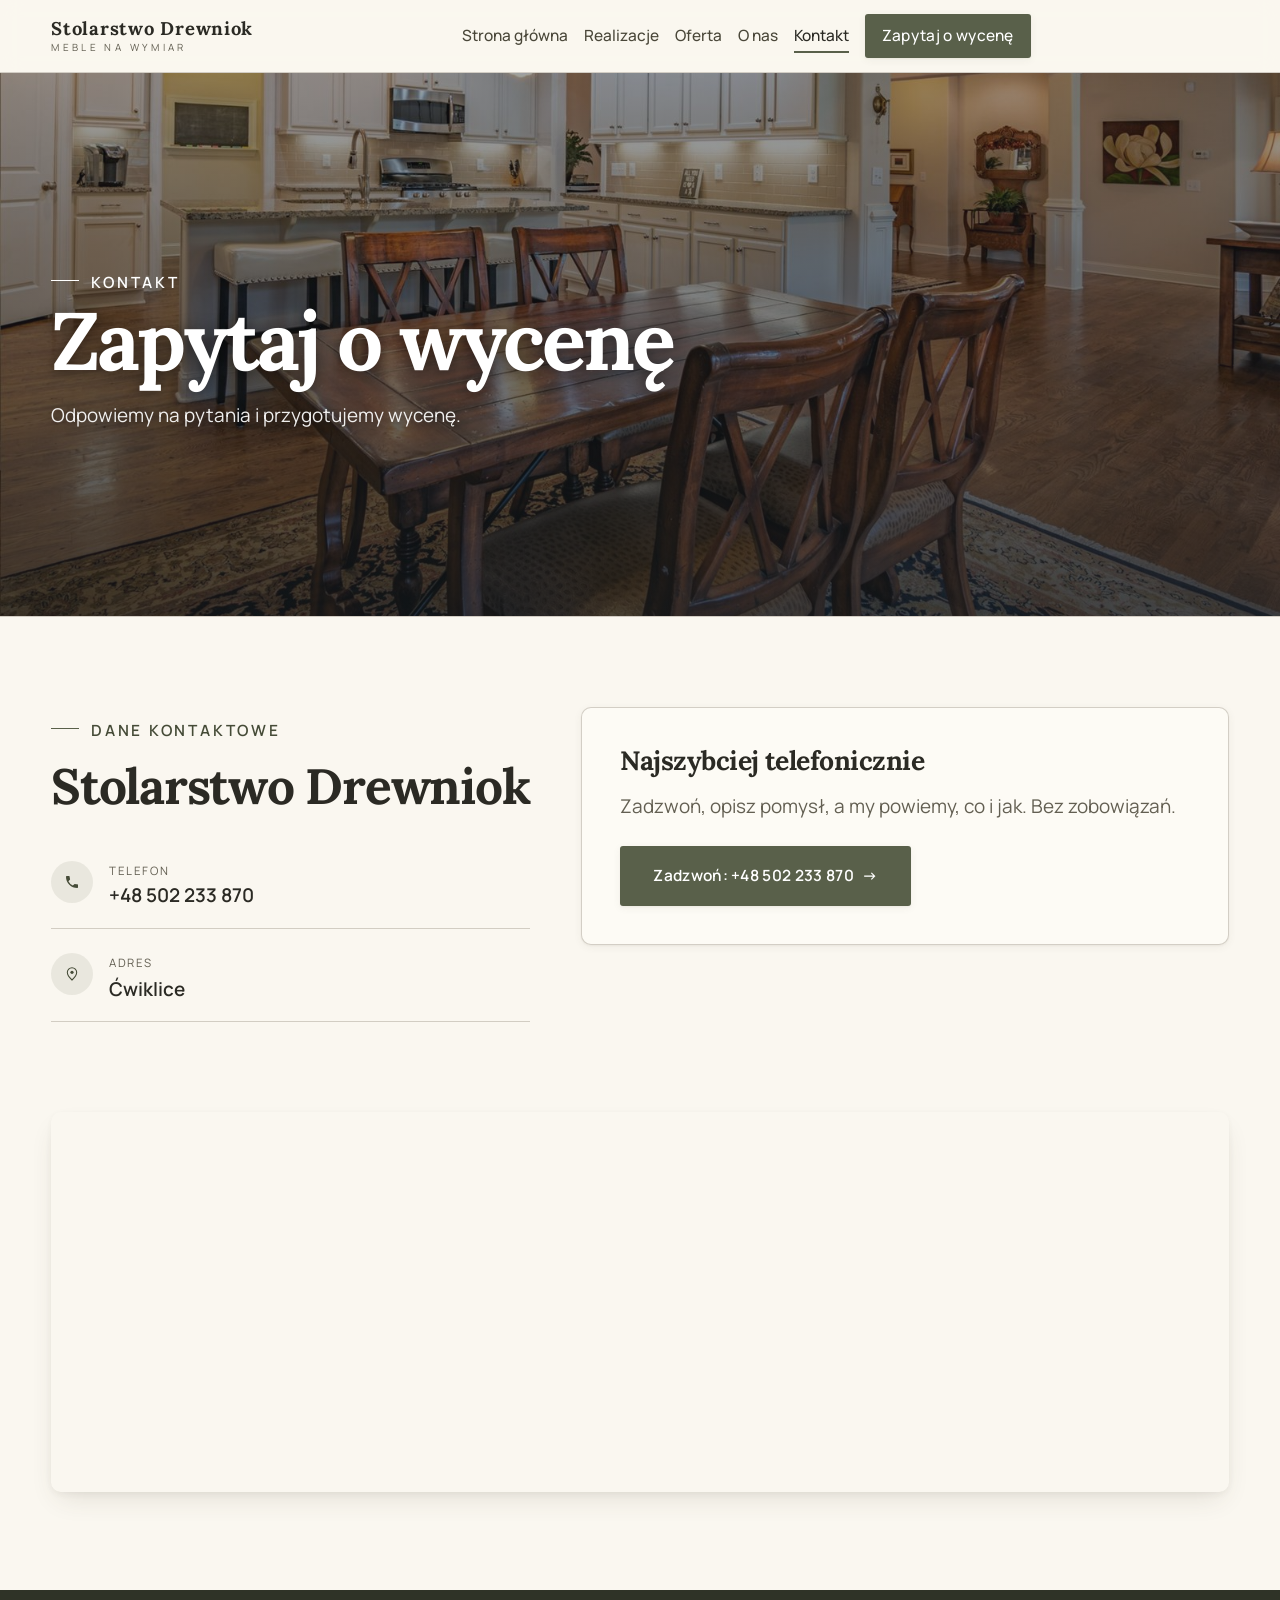
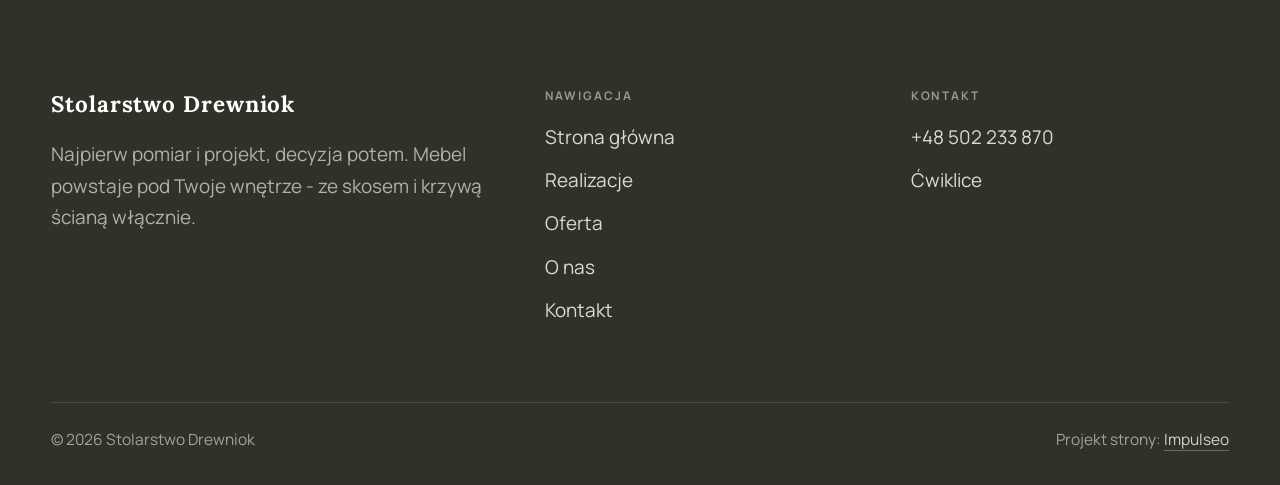
==== commit 8b97c67f: "[claude-edit][cmt:f8850eda-2a32-4fe0-bf57-300b6bc94fee] jedna animacja na wszystkich klockach: bez r" ====
--- a/kontakt.html
+++ b/kontakt.html
@@ -20,7 +20,7 @@
 <link rel="preconnect" href="https://fonts.googleapis.com">
 <link rel="preconnect" href="https://fonts.gstatic.com" crossorigin>
 <link href="https://fonts.googleapis.com/css2?family=Lora:wght@500;600;700&family=Manrope:wght@400;500;600&display=swap" rel="stylesheet">
-<link rel="stylesheet" href="assets/styles.css?v=46771199">
+<link rel="stylesheet" href="assets/styles.css?v=1988287853">
 </head>
 <body>
 
@@ -104,6 +104,6 @@
 <div class="sticky-reserve"><a class="sr-book" href="kontakt.html">Zapytaj o wycenę</a><a class="sr-call" href="tel:+48502233870" aria-label="Zadzwoń"><svg class="ico-tel" width="16" height="16" viewBox="0 0 24 24" fill="none" aria-hidden="true"><path d="M6.6 10.8a15.5 15.5 0 0 0 6.6 6.6l2.2-2.2a1 1 0 0 1 1-.24 11.4 11.4 0 0 0 3.6.58 1 1 0 0 1 1 1V20a1 1 0 0 1-1 1A17 17 0 0 1 3 4a1 1 0 0 1 1-1h3.5a1 1 0 0 1 1 1c0 1.25.2 2.46.58 3.6a1 1 0 0 1-.25 1l-2.23 2.2Z" fill="currentColor"/></svg></a></div>
 <div class="demo-wazne" data-do="2026-08-19" data-cykl="3" hidden><svg class="dw-ico" width="13" height="13" viewBox="0 0 24 24" fill="none" aria-hidden="true"><circle cx="12" cy="12" r="8.6" stroke="currentColor" stroke-width="1.8"/><path d="M12 7.2V12l3.3 2" stroke="currentColor" stroke-width="1.8" stroke-linecap="round"/></svg><span class="dw-txt"></span></div>
 
-<script src="assets/main.js"></script>
+<script src="assets/main.js?v=2120892905"></script>
 </body>
 </html>
--- a/assets/styles.css
+++ b/assets/styles.css
@@ -1427,11 +1427,161 @@
 }
 
 
-/* === auto-paleta z marki klienta (źródło: bank palet (skórka dawała brąz)) === */
-:root{--accent:#477598;--accent-d:#336183;--accent-soft:rgba(71,117,152,0.10);--paper:#F9FAFB;--paper-2:#EEF0F2;--paper-3:#E4E6E8;--ink:#1E2123;--ink-soft:#45484A;--muted:#7A7C7E;--line:rgba(30,33,35,.12);}
+/* === auto-paleta z marki klienta === */
+/* 13.08.2026: automatyczny błękit #477598 i prawie biel #F9FAFB WYCOFANE na życzenie
+   klientki - całość jedzie teraz na ciepłej palecie z bloku na końcu pliku. */
+:root{--accent:#59604A;--accent-d:#454B37;--accent-soft:rgba(89,96,74,0.10);--paper:#FAF7F0;--paper-2:#F3EFE5;--paper-3:#E9E3D5;--ink:#2B2A24;--ink-soft:#4A4739;--muted:#635F52;--line:rgba(184,177,165,.6);}
 .btn-accent{color:#fff}
 .nav .nav-links a.btn-accent{color:#fff}
 .btn-accent[data-accent-d],.cta-d .btn-accent{color:#fff}
 
 /* === szary tekst dociągnięty do czytelności (WCAG 4.5 na wszystkich tłach) === */
-:root{--muted:#666768;}
+:root{--muted:#635F52;}
+
+/* ============================================================
+   PASEK GÓRNY I PRZYCISKI - zgłoszenie Agaty 13.08.2026
+   1) CTA reaguje na kursor WOLNIEJ (podświetlenie zamiast szarpnięcia),
+   2) pasek nawigacji chowa się przy przewijaniu w dół,
+   3) CTA w pasku górnym w ogóle się nie rusza - tylko delikatnie rozjaśnia.
+   Blok celowo na KOŃCU pliku: ma wygrywać z regułami bazowymi wyżej.
+   ============================================================ */
+:root{
+  --cta-dur:.72s;                                   /* było ~.25s - stąd wrażenie „szarpania" */
+  --cta-ease:cubic-bezier(.16,.84,.44,1);
+}
+
+/* 1) spokojniejsze przejścia na wszystkich przyciskach */
+.btn{
+  transition:transform var(--cta-dur) var(--cta-ease),
+             box-shadow var(--cta-dur) var(--cta-ease),
+             background var(--cta-dur) var(--cta-ease),
+             border-color var(--cta-dur) var(--cta-ease),
+             color var(--cta-dur) var(--cta-ease),
+             filter var(--cta-dur) var(--cta-ease);
+}
+.btn .arr{transition:transform var(--cta-dur) var(--cta-ease)}
+/* magnetyczne CTA w treści: dochodzi do kursora płynnie, zamiast skakać klatka w klatkę */
+.btn.mt-mag{transition:transform var(--cta-dur) var(--cta-ease),
+                       box-shadow var(--cta-dur) var(--cta-ease),
+                       background var(--cta-dur) var(--cta-ease),
+                       border-color var(--cta-dur) var(--cta-ease),
+                       color var(--cta-dur) var(--cta-ease),
+                       filter var(--cta-dur) var(--cta-ease),
+                       translate var(--cta-dur) var(--cta-ease)}
+
+/* 2) pasek nawigacji znika przy przewijaniu w dół, wraca przy przewijaniu w górę */
+.nav{transition:box-shadow .4s ease,background .4s ease,transform .42s var(--cta-ease)}
+.nav.nav-hidden{transform:translateY(-100%)}
+
+/* 3) CTA w pasku górnym: ZERO ruchu, samo podświetlenie */
+.nav .nav-links a.btn-accent,
+.nav .nav-links a.btn-accent:hover,
+.nav .nav-links a.btn-accent:active,
+.nav .nav-links a.btn-accent:focus-visible{transform:none;translate:0 0}
+.nav .nav-links a.btn-accent:hover{
+  filter:brightness(1.1);
+  box-shadow:0 0 0 3px var(--accent-soft),0 8px 20px -14px rgba(0,0,0,.5);
+}
+
+@media (prefers-reduced-motion:reduce){
+  .nav.nav-hidden{transform:none}                   /* bez ruchu = pasek po prostu zostaje */
+}
+
+/* ============================================================
+   PALETA CIEPŁA - zgłoszenie Agaty 13.08.2026
+   „zamiast bieli postaw na bezowy" + kolory wskazane przez klientkę:
+   oliwkowy #59604A, krem #F3EFE5, naturalny brąz #92745C, ciepły szary #B8B1A5.
+   Krem ma być PRAWIE biały - jasny, ale bez ostrej bieli („chamski biały").
+   Blok celowo na SAMYM KOŃCU pliku: musi wygrywać z blokiem auto-palety wyżej
+   (ten dawał chłodny błękit #477598 i prawie białe tło #F9FAFB).
+   Kontrasty policzone: tekst 11,2-13,9:1 · tekst poboczny 4,99-6,17:1 · biały na
+   oliwkowym 6,6:1 · biały na stopce 12,9:1 - wszystko ponad normą WCAG.
+   ============================================================ */
+:root{
+  /* TŁA - krem zamiast bieli.
+     13.08.2026 (doprecyzowanie Agaty: „ten beżowy ma być prawie jak biały"):
+     główne tło rozjaśnione o stopień - zostaje ciepłe, ale znacznie bliżej bieli,
+     a krem z palety #F3EFE5 zszedł na sekcje alternatywne, żeby strona nadal
+     „oddychała" pasami, tylko delikatniej. */
+  --paper:#FAF7F0;            /* główne tło strony - beż prawie biały */
+  --paper-2:#F3EFE5;          /* sekcje alternatywne: krem z palety klientki */
+  --paper-3:#E9E3D5;          /* delikatne wypełnienia */
+  --card:#FDFBF5;             /* karty i formularz - najjaśniejszy, ale ciepły (zero ostrej bieli) */
+
+  /* TEKST - ciepły grafit zamiast chłodnego */
+  --ink:#2B2A24;
+  --ink-soft:#4A4739;
+  --muted:#635F52;            /* 4,99:1 nawet na najciemniejszym kremie */
+
+  /* AKCENTY z palety klientki */
+  --accent:#59604A;           /* oliwkowy - przyciski, linki, podkreślenia */
+  --accent-d:#454B37;         /* oliwkowy ciemniejszy - hover */
+  --accent-soft:rgba(89,96,74,.10);
+  --brown:#92745C;            /* naturalny brąz - detale, kreski nad kartami */
+  --warm:#B8B1A5;             /* ciepły szary - linie, ramki */
+
+  --line:rgba(184,177,165,.6);/* hairline z ciepłego szarego */
+  --dark:#2F3327;             /* sekcje ciemne: pasek haseł, stopka - głęboka oliwka */
+
+  /* CIENIE ocieplone (były chłodne, niebieskawe - kłóciły się z kremem) */
+  --sh-sm:0 1px 2px rgba(74,62,45,.05), 0 2px 8px rgba(74,62,45,.06);
+  --sh-md:0 2px 6px rgba(74,62,45,.06), 0 12px 28px -8px rgba(74,62,45,.14);
+  --sh-lg:0 6px 14px rgba(74,62,45,.08), 0 26px 56px -18px rgba(74,62,45,.24);
+}
+
+/* Karty, formularz i plakietka - miały wbite #fff, stąd „chamska" biel mimo zmiany tła */
+.svc,
+.trust-card,
+.form,
+.btn-light,
+.form input:focus,
+.form textarea:focus{background:var(--card)}
+.hero-badge{background:rgba(253,251,245,.94)}
+
+/* brąz z palety jako drugi kolor - kreska nad kartami zaufania */
+.trust-card{border-top-color:var(--brown)}
+
+/* ============================================================
+   JEDNA ANIMACJA DLA WSZYSTKICH KLOCKÓW - zgłoszenie Agaty 13.08.2026
+   Wzorzec = CTA „Zapytaj o wycenę" z paska górnego: przycisk STOI
+   w miejscu, a na kursor reaguje samym podświetleniem (rozjaśnienie
+   + delikatna obwódka w kolorze akcentu). Żadnego unoszenia,
+   żadnego jeżdżenia strzałki, żadnego magnesu za kursorem.
+   Blok celowo na SAMYM KOŃCU pliku - ma wygrywać z regułami wyżej.
+   ============================================================ */
+.btn,
+.btn:hover,
+.btn:focus-visible,
+.btn:active,
+.sticky-reserve a,
+.sticky-reserve a:hover,
+.sticky-reserve a:active{
+  transform:none;
+  translate:0 0;
+}
+.btn,
+.sticky-reserve a{
+  transition:filter var(--cta-dur) var(--cta-ease),
+             box-shadow var(--cta-dur) var(--cta-ease),
+             background var(--cta-dur) var(--cta-ease),
+             border-color var(--cta-dur) var(--cta-ease),
+             color var(--cta-dur) var(--cta-ease);
+}
+/* strzałka w przycisku też stoi - ruch był drugą, osobną animacją */
+.btn .arr,
+.btn:hover .arr{transform:none}
+
+/* to samo podświetlenie na KAŻDYM klocku, niezależnie od odmiany */
+.btn:hover,
+.btn:focus-visible,
+.sticky-reserve a:hover,
+.sticky-reserve a:focus-visible{
+  filter:brightness(1.1);
+  box-shadow:0 0 0 3px var(--accent-soft),0 8px 20px -14px rgba(0,0,0,.5);
+}
+/* przyciski obrysowane (przezroczyste) - samo rozjaśnienie ich nie ruszy,
+   więc podświetlenie robi tu obwódka i tekst w kolorze akcentu */
+.btn-ghost:hover,
+.btn-ghost:focus-visible{border-color:var(--accent);color:var(--accent)}
+.cta .btn-ghost-cta:hover,
+.cta .btn-ghost-cta:focus-visible{border-color:var(--accent);color:var(--accent)}
